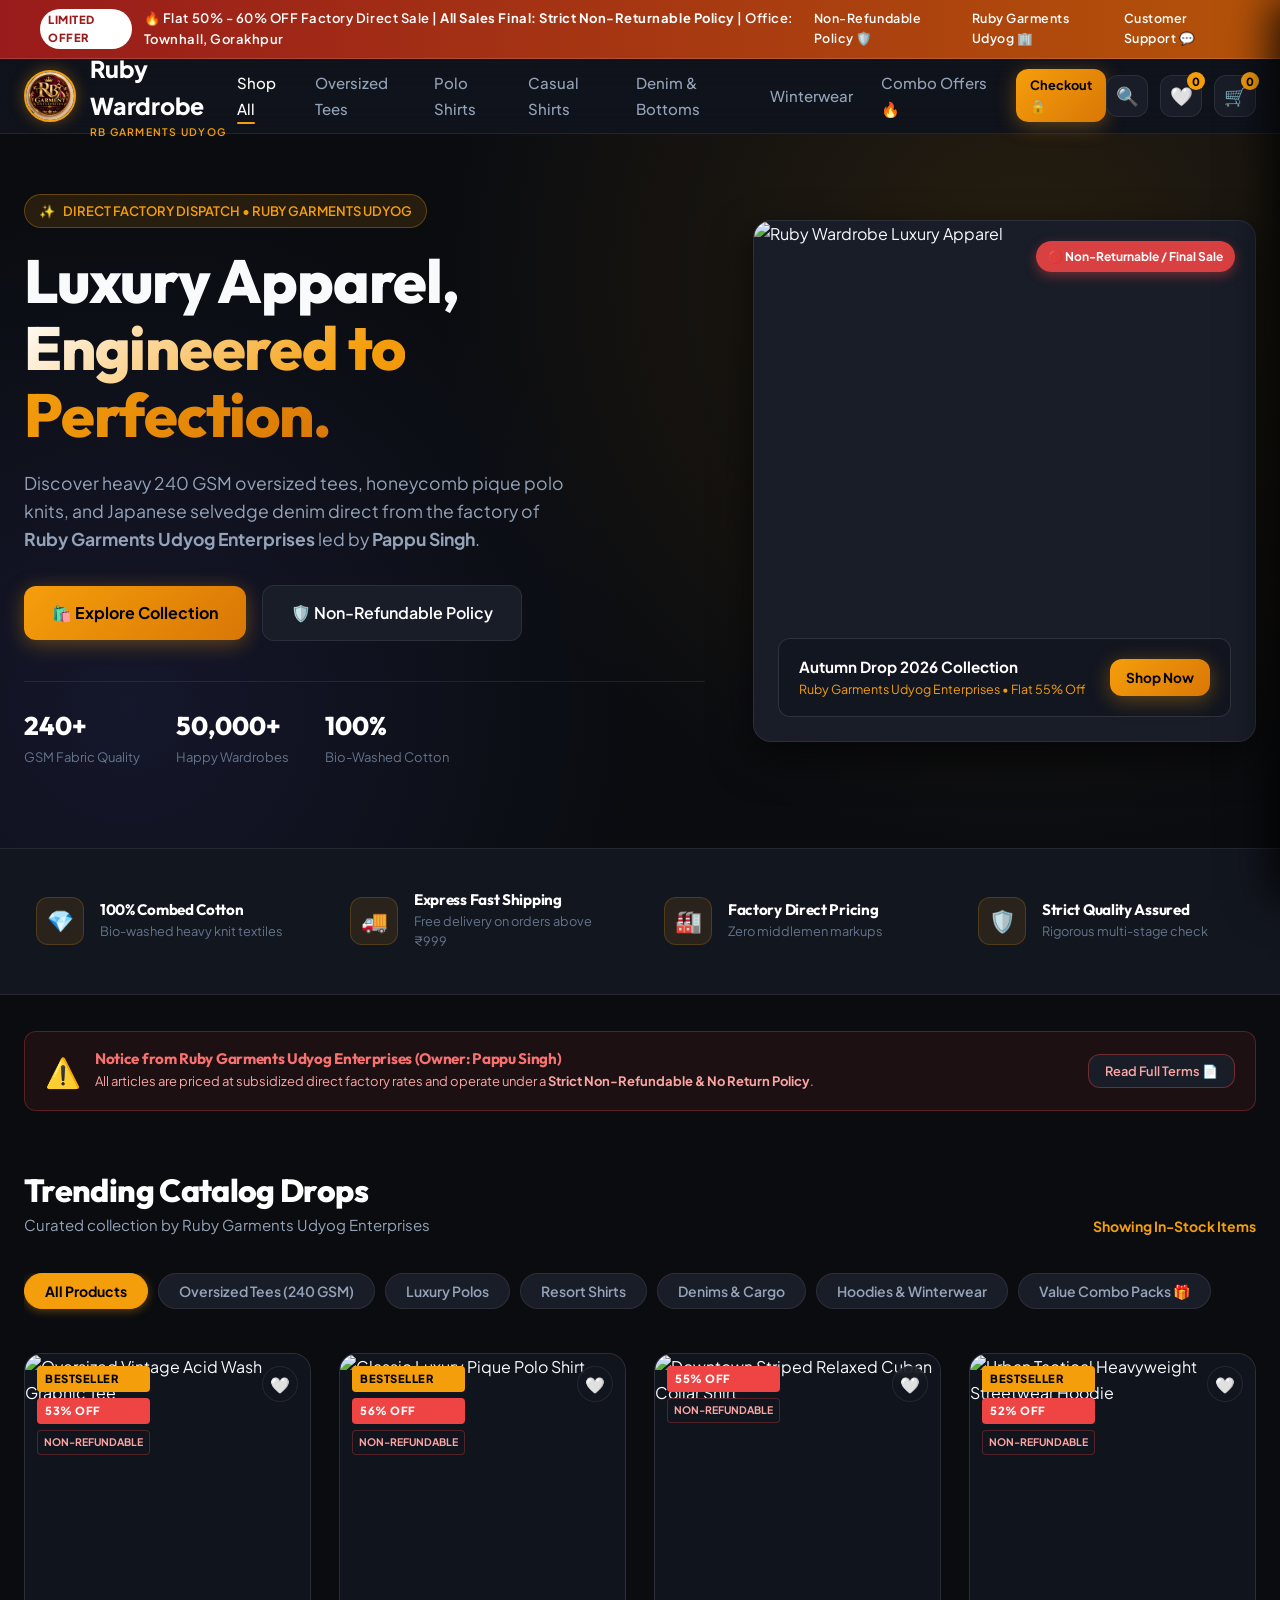
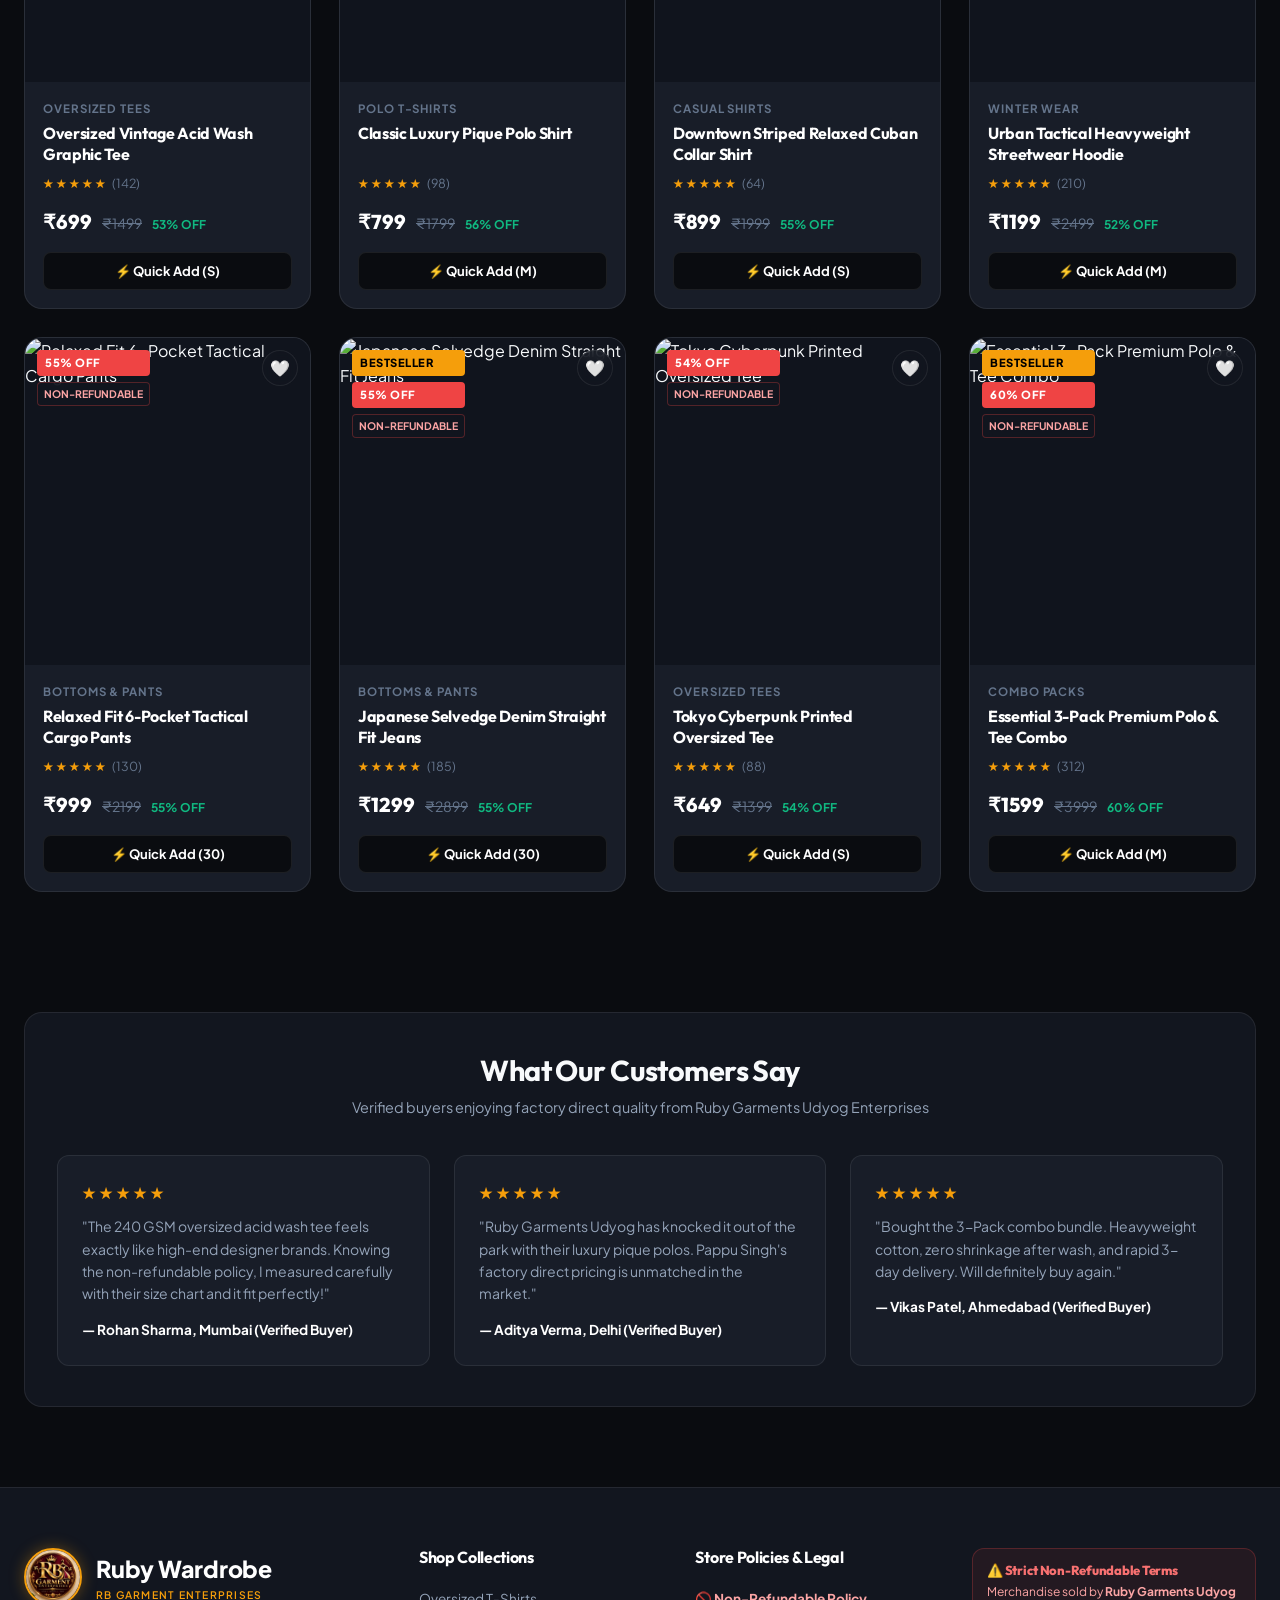
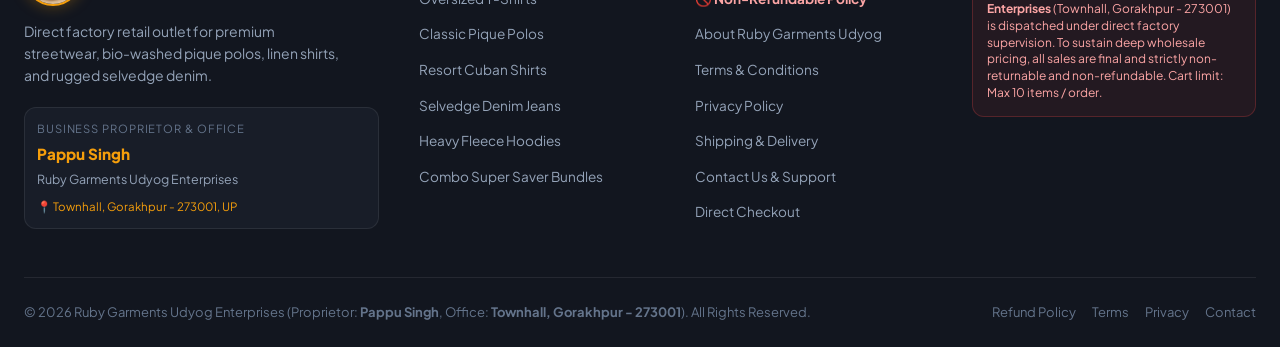
==== index.html @ 03520c5a "feat: add Ruby Wardrobe e-commerce store with policy pages, product catalog, cart, and checkout syst" ====
<!DOCTYPE html>
<html lang="en">

<head>
  <meta charset="UTF-8" />
  <meta name="viewport" content="width=device-width, initial-scale=1.0, viewport-fit=cover" />
  <title>Ruby Wardrobe | Ruby Garments Udyog Enterprises - Premium Apparel</title>
  <meta name="description"
    content="Shop luxury oversized tees, classic polo shirts, resort casual shirts, and selvedge denim directly from Ruby Garments Udyog Enterprises. Owner: Pappu Singh. Strict Non-Refundable Policy." />
  <meta name="theme-color" content="#0a0c10" />

  <!-- Open Graph Meta -->
  <meta property="og:site_name" content="Ruby Wardrobe" />
  <meta property="og:title" content="Ruby Wardrobe | Ruby Garments Udyog Enterprises" />
  <meta property="og:description"
    content="Exclusive streetwear, luxury polos & denim manufactured by Ruby Garments Udyog Enterprises (Pappu Singh)." />
  <meta property="og:type" content="website" />

  <!-- CSS Stylesheets -->
  <link rel="stylesheet" href="css/style.css" />
  <link rel="stylesheet" href="css/components.css" />
  <link rel="stylesheet" href="css/responsive.css" />
</head>

<body>

  <!-- Toast Notification Container -->
  <div id="toast-container" class="toast-container"></div>

  <!-- Announcement Bar with Strict Policy Notice -->
  <aside class="announcement-bar" aria-label="Store Announcement">
    <div class="container announcement-content">
      <div class="announcement-ticker">
        <span class="badge-pulse">LIMITED OFFER</span>
        <span>🔥 Flat 50% - 60% OFF Factory Direct Sale | <strong>All Sales Final: Strict Non-Returnable Policy</strong>
          | Office: Townhall, Gorakhpur</span>
      </div>
      <div class="announcement-links">
        <a href="return-refund-policy.html">Non-Refundable Policy 🛡️</a>
        <a href="about-us.html">Ruby Garments Udyog 🏢</a>
        <a href="contact-us.html">Customer Support 💬</a>
      </div>
    </div>
  </aside>

  <!-- Main Header & Navigation -->
  <header class="site-header" id="site-header">
    <div class="container header-inner">
      <!-- Logo & Branding -->
      <a href="index.html" class="brand-logo-wrap" title="RB Garment Enterprises - Ruby Wardrobe">
        <img src="assets/logo.png" alt="RB Garment Enterprises Logo" class="brand-logo-img" />
        <div class="brand-title-group">
          <span class="brand-title">Ruby Wardrobe</span>
          <span class="brand-subtitle">RB Garments Udyog</span>
        </div>
      </a>

      <!-- Desktop Navigation Menu -->
      <nav aria-label="Main Navigation">
        <ul class="nav-menu" id="main-nav-menu">
          <li><a href="index.html#catalog" class="nav-link active">Shop All</a></li>
          <li><a href="index.html#catalog" class="nav-link"
              onclick="document.querySelector('[data-category=oversized-tees]')?.click()">Oversized Tees</a></li>
          <li><a href="index.html#catalog" class="nav-link"
              onclick="document.querySelector('[data-category=polos]')?.click()">Polo Shirts</a></li>
          <li><a href="index.html#catalog" class="nav-link"
              onclick="document.querySelector('[data-category=shirts]')?.click()">Casual Shirts</a></li>
          <li><a href="index.html#catalog" class="nav-link"
              onclick="document.querySelector('[data-category=denims]')?.click()">Denim & Bottoms</a></li>
          <li><a href="index.html#catalog" class="nav-link"
              onclick="document.querySelector('[data-category=winterwear]')?.click()">Winterwear</a></li>
          <li><a href="index.html#catalog" class="nav-link"
              onclick="document.querySelector('[data-category=combos]')?.click()">Combo Offers 🔥</a></li>
          <li><a href="checkout/index.html" class="btn-primary" style="padding: 6px 14px; font-size: 0.8rem;">Checkout
              🔒</a></li>
        </ul>
      </nav>

      <!-- Action Buttons (Search, Wishlist, Cart) -->
      <div class="header-actions">
        <button class="action-btn" id="btn-search-trigger" onclick="openSearchModal()" title="Search Products (Ctrl+K)">
          🔍
        </button>
        <button class="action-btn" id="btn-wishlist-trigger"
          onclick="showToast('You have ' + store.wishlist.length + ' items in your wishlist!', 'info')"
          title="Wishlist">
          🤍
          <span class="action-badge" id="wishlist-badge">0</span>
        </button>
        <button class="action-btn" id="btn-cart-trigger" onclick="openCartDrawer()" title="Shopping Cart">
          🛒
          <span class="action-badge" id="cart-badge">0</span>
        </button>
        <button class="action-btn mobile-toggle" id="mobile-menu-toggle" aria-label="Toggle navigation">
          ☰
        </button>
      </div>
    </div>
  </header>

  <!-- Main Storefront Content -->
  <main>
    <!-- Hero Section -->
    <section class="hero-section">
      <div class="container hero-grid">
        <div class="hero-text-col">
          <div class="hero-badge">
            <span>✨</span> DIRECT FACTORY DISPATCH • RUBY GARMENTS UDYOG
          </div>
          <h1 class="hero-title">
            Luxury Apparel, <br />
            <span class="text-gradient">Engineered to Perfection.</span>
          </h1>
          <p class="hero-desc">
            Discover heavy 240 GSM oversized tees, honeycomb pique polo knits, and Japanese selvedge denim direct from
            the factory of <strong>Ruby Garments Udyog Enterprises</strong> led by <strong>Pappu Singh</strong>.
          </p>

          <div class="hero-cta-group">
            <a href="#catalog" class="btn-primary">
              🛍️ Explore Collection
            </a>
            <a href="return-refund-policy.html" class="btn-secondary" style="text-decoration: none;">
              🛡️ Non-Refundable Policy
            </a>
          </div>

          <div class="hero-stats">
            <div class="stat-item">
              <span class="stat-value">240+</span>
              <span class="stat-label">GSM Fabric Quality</span>
            </div>
            <div class="stat-item">
              <span class="stat-value">50,000+</span>
              <span class="stat-label">Happy Wardrobes</span>
            </div>
            <div class="stat-item">
              <span class="stat-value">100%</span>
              <span class="stat-label">Bio-Washed Cotton</span>
            </div>
          </div>
        </div>

        <div class="hero-visual-col">
          <div class="hero-visual-card">
            <span class="hero-policy-chip">🚫 Non-Returnable / Final Sale</span>
            <img src="https://images.unsplash.com/photo-1523381210434-271e8be1f52b?auto=format&fit=crop&w=1000&q=80"
              alt="Ruby Wardrobe Luxury Apparel" class="hero-image-main" />
            <div class="hero-floating-tag">
              <div>
                <div class="tag-title">Autumn Drop 2026 Collection</div>
                <div class="tag-subtitle">Ruby Garments Udyog Enterprises • Flat 55% Off</div>
              </div>
              <a href="#catalog" class="btn-primary" style="padding: 8px 16px; font-size: 0.85rem;">Shop Now</a>
            </div>
          </div>
        </div>
      </div>
    </section>

    <!-- Trust Features Bar -->
    <section class="features-bar" aria-label="Store Guarantees">
      <div class="container features-grid">
        <div class="feature-box">
          <div class="feature-icon-wrap">💎</div>
          <div class="feature-info">
            <h4>100% Combed Cotton</h4>
            <p>Bio-washed heavy knit textiles</p>
          </div>
        </div>
        <div class="feature-box">
          <div class="feature-icon-wrap">🚚</div>
          <div class="feature-info">
            <h4>Express Fast Shipping</h4>
            <p>Free delivery on orders above ₹999</p>
          </div>
        </div>
        <div class="feature-box">
          <div class="feature-icon-wrap">🏭</div>
          <div class="feature-info">
            <h4>Factory Direct Pricing</h4>
            <p>Zero middlemen markups</p>
          </div>
        </div>
        <div class="feature-box">
          <div class="feature-icon-wrap">🛡️</div>
          <div class="feature-info">
            <h4>Strict Quality Assured</h4>
            <p>Rigorous multi-stage check</p>
          </div>
        </div>
      </div>
    </section>

    <!-- Policy Banner Notice -->
    <section class="container" style="margin-top: 36px;">
      <div
        style="background: rgba(239, 68, 68, 0.08); border: 1px solid rgba(239, 68, 68, 0.3); border-radius: var(--radius-md); padding: 16px 20px; display: flex; align-items: center; justify-content: space-between; flex-wrap: gap; gap: 16px;">
        <div style="display: flex; align-items: center; gap: 14px;">
          <span style="font-size: 1.8rem;">⚠️</span>
          <div>
            <h4 style="color: #f87171; font-size: 0.95rem; margin-bottom: 2px;">Notice from Ruby Garments Udyog
              Enterprises (Owner: Pappu Singh)</h4>
            <p style="color: #fca5a5; font-size: 0.8125rem;">All articles are priced at subsidized direct factory rates
              and operate under a <strong>Strict Non-Refundable & No Return Policy</strong>.</p>
          </div>
        </div>
        <button class="btn-secondary"
          style="padding: 8px 16px; font-size: 0.8rem; border-color: rgba(239, 68, 68, 0.4); color: #fca5a5;"
          onclick="openPolicyModal('refund-policy')">
          Read Full Terms 📄
        </button>
      </div>
    </section>

    <!-- Catalog Section -->
    <section class="container" id="catalog" style="padding: 60px 24px 20px;">
      <div class="section-head">
        <div>
          <h2 class="section-title">Trending Catalog Drops</h2>
          <p class="section-subtitle">Curated collection by Ruby Garments Udyog Enterprises</p>
        </div>
        <div style="color: var(--accent-gold); font-size: 0.875rem; font-weight: 700;">
          Showing In-Stock Items
        </div>
      </div>

      <!-- Category Filter Pills -->
      <div class="filter-tabs-wrapper">
        <button class="filter-pill active" data-category="all">All Products</button>
        <button class="filter-pill" data-category="oversized-tees">Oversized Tees (240 GSM)</button>
        <button class="filter-pill" data-category="polos">Luxury Polos</button>
        <button class="filter-pill" data-category="shirts">Resort Shirts</button>
        <button class="filter-pill" data-category="denims">Denims & Cargo</button>
        <button class="filter-pill" data-category="winterwear">Hoodies & Winterwear</button>
        <button class="filter-pill" data-category="combos">Value Combo Packs 🎁</button>
      </div>

      <!-- Dynamic Products Grid -->
      <div class="products-grid" id="products-grid">
        <!-- Rendered by JS -->
      </div>
    </section>

    <!-- Customer Reviews & Testimonials -->
    <section class="container" style="margin-top: 40px;">
      <div
        style="background: var(--bg-secondary); border: 1px solid var(--border-subtle); border-radius: var(--radius-lg); padding: 40px 32px;">
        <div style="text-align: center; max-width: 600px; margin: 0 auto 36px;">
          <h2 style="font-size: 1.8rem; margin-bottom: 8px;">What Our Customers Say</h2>
          <p style="color: var(--text-secondary); font-size: 0.9rem;">Verified buyers enjoying factory direct quality
            from Ruby Garments Udyog Enterprises</p>
        </div>

        <div style="display: grid; grid-template-columns: repeat(auto-fit, minmax(280px, 1fr)); gap: 24px;">
          <div
            style="background: var(--bg-card); padding: 24px; border-radius: var(--radius-md); border: 1px solid var(--border-subtle);">
            <div style="color: var(--accent-gold); margin-bottom: 10px;">★ ★ ★ ★ ★</div>
            <p style="font-size: 0.875rem; color: var(--text-secondary); line-height: 1.6; margin-bottom: 14px;">
              "The 240 GSM oversized acid wash tee feels exactly like high-end designer brands. Knowing the
              non-refundable policy, I measured carefully with their size chart and it fit perfectly!"
            </p>
            <div style="font-weight: 700; font-size: 0.85rem; color: #fff;">— Rohan Sharma, Mumbai (Verified Buyer)
            </div>
          </div>

          <div
            style="background: var(--bg-card); padding: 24px; border-radius: var(--radius-md); border: 1px solid var(--border-subtle);">
            <div style="color: var(--accent-gold); margin-bottom: 10px;">★ ★ ★ ★ ★</div>
            <p style="font-size: 0.875rem; color: var(--text-secondary); line-height: 1.6; margin-bottom: 14px;">
              "Ruby Garments Udyog has knocked it out of the park with their luxury pique polos. Pappu Singh's factory
              direct pricing is unmatched in the market."
            </p>
            <div style="font-weight: 700; font-size: 0.85rem; color: #fff;">— Aditya Verma, Delhi (Verified Buyer)</div>
          </div>

          <div
            style="background: var(--bg-card); padding: 24px; border-radius: var(--radius-md); border: 1px solid var(--border-subtle);">
            <div style="color: var(--accent-gold); margin-bottom: 10px;">★ ★ ★ ★ ★</div>
            <p style="font-size: 0.875rem; color: var(--text-secondary); line-height: 1.6; margin-bottom: 14px;">
              "Bought the 3-Pack combo bundle. Heavyweight cotton, zero shrinkage after wash, and rapid 3-day delivery.
              Will definitely buy again."
            </p>
            <div style="font-weight: 700; font-size: 0.85rem; color: #fff;">— Vikas Patel, Ahmedabad (Verified Buyer)
            </div>
          </div>
        </div>
      </div>
    </section>
  </main>

  <!-- Site Footer -->
  <footer class="site-footer">
    <div class="container">
      <div class="footer-grid">
        <!-- Brand Info -->
        <div class="footer-brand-info">
          <div class="brand-logo-wrap">
            <img src="assets/logo.png" alt="RB Garment Enterprises Logo" class="brand-logo-img"
              style="width: 58px; height: 58px;" />
            <div class="brand-title-group">
              <span class="brand-title">Ruby Wardrobe</span>
              <span class="brand-subtitle">RB Garment Enterprises</span>
            </div>
          </div>
          <p>
            Direct factory retail outlet for premium streetwear, bio-washed pique polos, linen shirts, and rugged
            selvedge denim.
          </p>

          <!-- Owner Profile Details -->
          <div class="footer-owner-tag">
            <span class="owner-title">Business Proprietor & Office</span>
            <span class="owner-name">Pappu Singh</span>
            <span class="owner-company">Ruby Garments Udyog Enterprises</span>
            <span style="font-size: 0.72rem; color: var(--accent-gold); margin-top: 4px;">📍 Townhall, Gorakhpur -
              273001, UP</span>
          </div>
        </div>

        <!-- Quick Links -->
        <div class="footer-col">
          <h4>Shop Collections</h4>
          <ul class="footer-links">
            <li><a href="#catalog" onclick="document.querySelector('[data-category=oversized-tees]').click()">Oversized
                T-Shirts</a></li>
            <li><a href="#catalog" onclick="document.querySelector('[data-category=polos]').click()">Classic Pique
                Polos</a></li>
            <li><a href="#catalog" onclick="document.querySelector('[data-category=shirts]').click()">Resort Cuban
                Shirts</a></li>
            <li><a href="#catalog" onclick="document.querySelector('[data-category=denims]').click()">Selvedge Denim
                Jeans</a></li>
            <li><a href="#catalog" onclick="document.querySelector('[data-category=winterwear]').click()">Heavy Fleece
                Hoodies</a></li>
            <li><a href="#catalog" onclick="document.querySelector('[data-category=combos]').click()">Combo Super Saver
                Bundles</a></li>
          </ul>
        </div>

        <!-- Legal & Policies -->
        <div class="footer-col">
          <h4>Store Policies & Legal</h4>
          <ul class="footer-links">
            <li><a href="return-refund-policy.html" style="color: #fca5a5; font-weight: 700;">🚫 Non-Refundable
                Policy</a></li>
            <li><a href="about-us.html">About Ruby Garments Udyog</a></li>
            <li><a href="terms-and-conditions.html">Terms & Conditions</a></li>
            <li><a href="privacy-policy.html">Privacy Policy</a></li>
            <li><a href="shipping-policy.html">Shipping & Delivery</a></li>
            <li><a href="contact-us.html">Contact Us & Support</a></li>
            <li><a href="checkout.html">Direct Checkout</a></li>
          </ul>
        </div>

        <!-- Strict Non-Refundable Notice in Footer -->
        <div class="footer-col">
          <div class="footer-strict-notice">
            <h5>⚠️ Strict Non-Refundable Terms</h5>
            <p>
              Merchandise sold by <strong>Ruby Garments Udyog Enterprises</strong> (Townhall, Gorakhpur - 273001) is
              dispatched under direct factory supervision. To sustain deep wholesale pricing, all sales are final and
              strictly non-returnable and non-refundable. Cart limit: Max 10 items / order.
            </p>
          </div>
        </div>
      </div>

      <!-- Bottom Credits -->
      <div class="footer-bottom">
        <div>
          © 2026 Ruby Garments Udyog Enterprises</strong> (Proprietor: <strong>Pappu Singh</strong>, Office:
          <strong>Townhall, Gorakhpur - 273001</strong>). All Rights Reserved.
        </div>
        <div style="display: flex; gap: 16px;">
          <a href="return-refund-policy.html">Refund Policy</a>
          <a href="terms-and-conditions.html">Terms</a>
          <a href="privacy-policy.html">Privacy</a>
          <a href="contact-us.html">Contact</a>
        </div>
      </div>
    </div>
  </footer>

  <!-- =========================================================================
       DRAWERS & MODALS
       ========================================================================= -->

  <!-- Drawer Backdrop -->
  <div class="drawer-backdrop" id="drawer-backdrop" onclick="closeCartDrawer()"></div>

  <!-- Cart Slide-over Drawer -->
  <aside class="cart-drawer" id="cart-drawer" aria-label="Shopping Cart Drawer">
    <div class="cart-header">
      <h3>🛒 Shopping Cart</h3>
      <button class="btn-close-drawer" onclick="closeCartDrawer()" title="Close Cart">✕</button>
    </div>

    <!-- Free Shipping Progress Tracker -->
    <div class="shipping-progress-box">
      <div class="shipping-progress-text" id="shipping-progress-text">
        Add <strong>₹300</strong> more for <strong>FREE Express Shipping</strong>
      </div>
      <div class="progress-bar-track">
        <div class="progress-bar-fill" id="shipping-progress-fill" style="width: 70%;"></div>
      </div>
    </div>

    <!-- Items container -->
    <div class="cart-items-container" id="cart-items-container">
      <!-- Rendered dynamically by JS -->
    </div>

    <!-- Cart Footer & Checkout -->
    <div class="cart-footer" id="cart-footer">
      <!-- Promo code field -->
      <div class="promo-apply-wrap">
        <input type="text" class="promo-input" id="promo-input-field" placeholder="PROMO CODE (e.g. RUBY10)" />
        <button class="btn-apply-promo" onclick="handleApplyPromo()">Apply</button>
      </div>

      <div class="applied-promo-tag" id="applied-promo-tag" style="display: none;"></div>

      <!-- Summary lines -->
      <div class="cart-summary-line">
        <span>Items Subtotal:</span>
        <span id="cart-subtotal-val">₹0</span>
      </div>
      <div class="cart-summary-line" id="cart-discount-line" style="display: none; color: var(--accent-emerald);">
        <span>Discount:</span>
        <span id="cart-discount-val">-₹0</span>
      </div>
      <div class="cart-summary-line">
        <span>Estimated Delivery:</span>
        <span id="cart-shipping-val">FREE</span>
      </div>
      <div class="cart-summary-line total">
        <span>Final Total:</span>
        <span id="cart-total-val" style="color: var(--accent-gold);">₹0</span>
      </div>

      <!-- Strict Non-Refundable Checkbox Agreement -->
      <label class="policy-ack-notice">
        <input type="checkbox" id="cart-policy-checkbox" checked />
        <span>I agree to the <a href="return-refund-policy.html" target="_blank"
            style="text-decoration: underline;">Strict Non-Refundable Policy</a> of Ruby Garments Udyog.</span>
      </label>

      <a href="checkout/index.html" class="btn-checkout-proceed" style="text-decoration: none;">
        🔒 Proceed To Checkout Page
      </a>
    </div>
  </aside>

  <!-- Quick View Modal -->
  <div class="modal-backdrop" id="quickview-modal">
    <div class="modal-content">
      <button class="modal-close-btn" onclick="closeModal('quickview-modal')">✕</button>
      <div id="quickview-body">
        <!-- Rendered dynamically by JS -->
      </div>
    </div>
  </div>

  <!-- Checkout Modal -->
  <div class="modal-backdrop" id="checkout-modal">
    <div class="modal-content checkout-modal-content">
      <button class="modal-close-btn" onclick="closeModal('checkout-modal')">✕</button>

      <h2 class="checkout-title">⚡ Express Secure Checkout</h2>
      <p class="checkout-sub">Fulfillment by <strong>Ruby Garments Udyog Enterprises</strong> (Owner: Pappu Singh,
        Office: Townhall, Gorakhpur - 273001)</p>

      <!-- Order Summary Card -->
      <div id="checkout-order-summary"></div>

      <form id="checkout-form" onsubmit="handlePlaceOrder(event)">
        <h4 style="font-size: 1rem; color: #fff; margin-bottom: 14px;">1. Shipping & Delivery Address</h4>
        <div class="form-grid">
          <div class="form-group">
            <label class="form-label">Full Name *</label>
            <input type="text" class="form-input" id="cust-name" required placeholder="e.g. Rahul Sharma" />
          </div>
          <div class="form-group">
            <label class="form-label">Mobile Number *</label>
            <input type="tel" class="form-input" id="cust-phone" required pattern="[0-9]{10}"
              placeholder="10-digit mobile number" />
          </div>
          <div class="form-group full">
            <label class="form-label">Complete Street Address *</label>
            <input type="text" class="form-input" id="cust-address" required
              placeholder="Flat / House / Street / Landmark" />
          </div>
          <div class="form-group">
            <label class="form-label">City *</label>
            <input type="text" class="form-input" id="cust-city" required placeholder="e.g. Gorakhpur / Lucknow" />
          </div>
          <div class="form-group">
            <label class="form-label">State *</label>
            <input type="text" class="form-input" id="cust-state" required placeholder="e.g. Uttar Pradesh" />
          </div>
          <div class="form-group">
            <label class="form-label">PIN Code *</label>
            <input type="text" class="form-input" id="cust-pincode" required pattern="[0-9]{6}"
              placeholder="6-digit PIN code" />
          </div>
        </div>

        <h4 style="font-size: 1rem; color: #fff; margin-bottom: 14px;">2. Select Payment Gateway</h4>
        <div class="payment-methods-grid">
          <label class="payment-card-opt active" style="border-color: #00b9f5; background: rgba(0, 185, 245, 0.1);">
            <input type="radio" name="payment_opt" value="Paytm Payment Gateway" checked style="display: none;" />
            <div class="payment-icon"
              style="color: #00b9f5; font-weight: 900; font-size: 1.1rem; font-family: sans-serif;">Paytm</div>
            <div class="payment-name" style="color: #00b9f5;">Paytm Gateway (UPI/QR/Wallet/Cards)</div>
          </label>
          <label class="payment-card-opt">
            <input type="radio" name="payment_opt" value="Cash On Delivery (COD)" style="display: none;" />
            <div class="payment-icon">💵</div>
            <div class="payment-name">Cash On Delivery (COD)</div>
          </label>
          <label class="payment-card-opt">
            <input type="radio" name="payment_opt" value="Direct UPI / Netbanking" style="display: none;" />
            <div class="payment-icon">📱</div>
            <div class="payment-name">Other UPI / Netbanking</div>
          </label>
        </div>

        <!-- Strict Non-Refundable Disclaimer -->
        <div class="policy-strict-box" style="margin-bottom: 20px;">
          <div class="policy-strict-header">
            <span>🛡️</span> NON-REFUNDABLE POLICY AGREEMENT
          </div>
          <p class="policy-strict-text">
            By placing this order, you confirm that you are purchasing directly from Ruby Garments Udyog Enterprises
            (Townhall, Gorakhpur - 273001) and agree that all items are strictly non-refundable and non-returnable once
            shipped.
          </p>
        </div>

        <button type="submit" class="btn-checkout-proceed"
          style="width: 100%; background: linear-gradient(135deg, #00b9f5, #002970); color: #fff; box-shadow: 0 4px 15px rgba(0, 185, 245, 0.4);">
          🔒 Continue to Paytm Payment Gateway
        </button>
      </form>
    </div>
  </div>

  <!-- Paytm Payment Gateway Modal -->
  <div class="modal-backdrop" id="paytm-gateway-modal">
    <div class="modal-content" style="max-width: 620px; padding: 28px;">
      <button class="modal-close-btn" onclick="closeModal('paytm-gateway-modal')">✕</button>
      <div id="paytm-modal-body"></div>
    </div>
  </div>

  <!-- Order Receipt Confirmation Modal -->
  <div class="modal-backdrop" id="receipt-modal">
    <div class="modal-content" style="max-width: 600px; padding: 32px;">
      <button class="modal-close-btn" onclick="closeModal('receipt-modal')">✕</button>
      <div id="receipt-modal-body"></div>
    </div>
  </div>

  <!-- Policy / Legal Documents Modal -->
  <div class="modal-backdrop" id="policy-modal">
    <div class="modal-content" style="max-width: 760px;">
      <button class="modal-close-btn" onclick="closeModal('policy-modal')">✕</button>
      <div id="policy-modal-body"></div>
    </div>
  </div>

  <!-- Live Instant Search Modal -->
  <div class="modal-backdrop" id="search-modal">
    <div class="modal-content search-modal-content">
      <button class="modal-close-btn" onclick="closeModal('search-modal')">✕</button>
      <h3 style="margin-bottom: 16px;">🔍 Search Ruby Wardrobe</h3>
      <div class="search-input-wrap">
        <span class="search-field-icon">🔎</span>
        <input type="text" class="search-field" id="search-query-input"
          placeholder="Search oversized tees, polos, shirts, denims..." autocomplete="off" />
      </div>
      <div class="search-results-list" id="search-results-box">
        <p style="color: var(--text-muted); font-size: 0.85rem; text-align: center; padding: 20px;">
          Type to search our collection...
        </p>
      </div>
    </div>
  </div>

  <!-- JavaScript Scripts -->
  <script src="js/env.js"></script>
  <script src="js/products-data.js"></script>
  <script src="js/cart.js"></script>
  <script src="js/ui.js"></script>
  <script src="js/app.js"></script>
</body>

</html>
---- css/style.css ----
/* ==========================================================================
   Ruby Wardrobe - RUBY GARMENTS UDYOG ENTERPRISES
   DESIGN SYSTEM & CORE STYLES
   ========================================================================== */

@import url('https://fonts.googleapis.com/css2?family=Outfit:wght@300;400;500;600;700;800;900&family=Plus+Jakarta+Sans:wght@300;400;500;600;700;800&family=Space+Grotesk:wght@500;700&display=swap');

:root {
  /* Color Palette */
  --bg-primary: #0a0c10;
  --bg-secondary: #12161f;
  --bg-card: #181d28;
  --bg-card-hover: #1f2533;
  --bg-glass: rgba(18, 22, 31, 0.75);
  --bg-glass-heavy: rgba(10, 12, 16, 0.9);

  --text-primary: #f8fafc;
  --text-secondary: #94a3b8;
  --text-muted: #64748b;
  --text-accent: #f59e0b;

  --accent-gold: #f59e0b;
  --accent-gold-glow: rgba(245, 158, 11, 0.35);
  --accent-crimson: #ef4444;
  --accent-emerald: #10b981;
  --accent-indigo: #6366f1;
  --accent-cyan: #06b6d4;

  --border-subtle: rgba(255, 255, 255, 0.08);
  --border-focus: rgba(245, 158, 11, 0.6);
  --border-danger: rgba(239, 68, 68, 0.4);

  /* Typography */
  --font-display: 'Outfit', sans-serif;
  --font-body: 'Plus Jakarta Sans', sans-serif;
  --font-mono: 'Space Grotesk', monospace;

  /* Shadows */
  --shadow-sm: 0 2px 8px rgba(0, 0, 0, 0.3);
  --shadow-md: 0 8px 24px rgba(0, 0, 0, 0.4);
  --shadow-lg: 0 16px 40px rgba(0, 0, 0, 0.6);
  --shadow-glow: 0 0 25px var(--accent-gold-glow);
  --shadow-neon: 0 0 15px rgba(99, 102, 241, 0.4);

  /* Radii */
  --radius-xs: 4px;
  --radius-sm: 8px;
  --radius-md: 12px;
  --radius-lg: 18px;
  --radius-full: 9999px;

  /* Transitions */
  --trans-fast: 0.15s cubic-bezier(0.4, 0, 0.2, 1);
  --trans-normal: 0.3s cubic-bezier(0.4, 0, 0.2, 1);
  --trans-bounce: 0.5s cubic-bezier(0.34, 1.56, 0.64, 1);

  /* Layout */
  --max-width: 1320px;
  --header-height: 74px;
  --announcement-height: 38px;
}

/* Reset & Global */
*,
*::before,
*::after {
  box-sizing: border-box;
  margin: 0;
  padding: 0;
}

html {
  scroll-behavior: smooth;
  font-size: 16px;
  color-scheme: dark;
}

body {
  font-family: var(--font-body);
  background-color: var(--bg-primary);
  color: var(--text-primary);
  line-height: 1.6;
  overflow-x: hidden;
  min-height: 100vh;
  -webkit-font-smoothing: antialiased;
}

img {
  max-width: 100%;
  height: auto;
  display: block;
}

a {
  color: inherit;
  text-decoration: none;
  transition: color var(--trans-fast);
}

button {
  cursor: pointer;
  border: none;
  outline: none;
  background: none;
  font-family: inherit;
  transition: all var(--trans-fast);
}

input,
select,
textarea {
  font-family: inherit;
  color: var(--text-primary);
  outline: none;
}

/* Container */
.container {
  width: 100%;
  max-width: var(--max-width);
  margin: 0 auto;
  padding: 0 24px;
}

/* Typography Utility */
h1,
h2,
h3,
h4,
h5,
h6 {
  font-family: var(--font-display);
  font-weight: 700;
  line-height: 1.2;
  letter-spacing: -0.02em;
}

.text-gold {
  color: var(--accent-gold);
}

.text-gradient {
  background: linear-gradient(135deg, #ffffff 0%, #f59e0b 50%, #d97706 100%);
  -webkit-background-clip: text;
  -webkit-text-fill-color: transparent;
}

.text-gradient-purple {
  background: linear-gradient(135deg, #a855f7 0%, #6366f1 50%, #38bdf8 100%);
  -webkit-background-clip: text;
  -webkit-text-fill-color: transparent;
}

/* Announcement Top Bar */
.announcement-bar {
  background: linear-gradient(90deg, #991b1b, #b45309, #991b1b);
  background-size: 200% 200%;
  animation: gradientShift 6s ease infinite;
  color: #ffffff;
  font-size: 0.8125rem;
  font-weight: 600;
  letter-spacing: 0.04em;
  padding: 8px 16px;
  position: relative;
  z-index: 50;
  border-bottom: 1px solid rgba(255, 255, 255, 0.15);
}

.announcement-content {
  display: flex;
  justify-content: space-between;
  align-items: center;
}

.announcement-ticker {
  display: flex;
  align-items: center;
  gap: 12px;
}

.badge-pulse {
  background: #ffffff;
  color: #991b1b;
  padding: 2px 8px;
  border-radius: var(--radius-full);
  font-size: 0.7rem;
  font-weight: 800;
  text-transform: uppercase;
  animation: pulse 1.8s infinite;
}

.announcement-links {
  display: flex;
  align-items: center;
  gap: 16px;
  font-size: 0.78rem;
}

.announcement-links a:hover {
  text-decoration: underline;
}

/* Header & Navigation */
.site-header {
  position: sticky;
  top: 0;
  z-index: 40;
  background: var(--bg-glass);
  backdrop-filter: blur(16px);
  -webkit-backdrop-filter: blur(16px);
  border-bottom: 1px solid var(--border-subtle);
  transition: all var(--trans-normal);
}

.site-header.scrolled {
  background: var(--bg-glass-heavy);
  box-shadow: var(--shadow-md);
}

.header-inner {
  display: flex;
  align-items: center;
  justify-content: space-between;
  height: var(--header-height);
}

.brand-logo-wrap {
  display: flex;
  align-items: center;
  gap: 14px;
}

.brand-logo-img {
  width: 52px;
  height: 52px;
  border-radius: var(--radius-full);
  object-fit: cover;
  border: 2px solid var(--accent-gold);
  box-shadow: 0 0 15px var(--accent-gold-glow);
  transition: transform var(--trans-bounce);
}

.brand-logo-wrap:hover .brand-logo-img {
  transform: rotate(6deg) scale(1.08);
}

.brand-title-group {
  display: flex;
  flex-direction: column;
}

.brand-title {
  font-size: 1.45rem;
  font-weight: 800;
  letter-spacing: -0.01em;
  color: #ffffff;
}

.brand-subtitle {
  font-size: 0.65rem;
  font-weight: 600;
  color: var(--accent-gold);
  text-transform: uppercase;
  letter-spacing: 0.12em;
}

/* Nav Menu */
.nav-menu {
  display: flex;
  align-items: center;
  gap: 28px;
  list-style: none;
}

.nav-link {
  font-size: 0.9375rem;
  font-weight: 500;
  color: var(--text-secondary);
  position: relative;
  padding: 6px 0;
}

.nav-link:hover,
.nav-link.active {
  color: #ffffff;
}

.nav-link::after {
  content: '';
  position: absolute;
  bottom: 0;
  left: 0;
  width: 0%;
  height: 2px;
  background: var(--accent-gold);
  transition: width var(--trans-fast);
  border-radius: var(--radius-full);
}

.nav-link:hover::after,
.nav-link.active::after {
  width: 100%;
}

/* Header Actions */
.header-actions {
  display: flex;
  align-items: center;
  gap: 12px;
}

.action-btn {
  width: 42px;
  height: 42px;
  border-radius: var(--radius-md);
  background: var(--bg-card);
  border: 1px solid var(--border-subtle);
  color: var(--text-primary);
  display: flex;
  align-items: center;
  justify-content: center;
  position: relative;
  font-size: 1.15rem;
}

.action-btn:hover {
  background: var(--bg-card-hover);
  border-color: var(--border-focus);
  color: var(--accent-gold);
  transform: translateY(-2px);
}

.action-badge {
  position: absolute;
  top: -4px;
  right: -4px;
  background: var(--accent-gold);
  color: #000;
  font-size: 0.7rem;
  font-weight: 800;
  min-width: 18px;
  height: 18px;
  border-radius: var(--radius-full);
  display: flex;
  align-items: center;
  justify-content: center;
  padding: 0 4px;
}

/* Mobile Menu Toggle */
.mobile-toggle {
  display: none;
  font-size: 1.5rem;
  color: var(--text-primary);
}

/* Hero Section */
.hero-section {
  position: relative;
  padding: 60px 0 80px;
  overflow: hidden;
  background: radial-gradient(circle at 80% 20%, rgba(245, 158, 11, 0.12) 0%, transparent 50%),
    radial-gradient(circle at 10% 80%, rgba(99, 102, 241, 0.12) 0%, transparent 40%);
}

.hero-grid {
  display: grid;
  grid-template-columns: 1.15fr 0.85fr;
  align-items: center;
  gap: 48px;
}

.hero-badge {
  display: inline-flex;
  align-items: center;
  gap: 8px;
  padding: 6px 14px;
  background: rgba(245, 158, 11, 0.12);
  border: 1px solid rgba(245, 158, 11, 0.3);
  border-radius: var(--radius-full);
  font-size: 0.8125rem;
  font-weight: 600;
  color: var(--accent-gold);
  margin-bottom: 20px;
}

.hero-title {
  font-size: clamp(2.4rem, 4.8vw, 3.8rem);
  font-weight: 800;
  line-height: 1.1;
  margin-bottom: 20px;
}

.hero-desc {
  font-size: 1.1rem;
  color: var(--text-secondary);
  margin-bottom: 32px;
  max-width: 540px;
}

.hero-cta-group {
  display: flex;
  align-items: center;
  gap: 16px;
  flex-wrap: wrap;
  margin-bottom: 40px;
}

.btn-primary {
  background: linear-gradient(135deg, #f59e0b, #d97706);
  color: #000000;
  font-weight: 700;
  font-size: 1rem;
  padding: 14px 28px;
  border-radius: var(--radius-md);
  display: inline-flex;
  align-items: center;
  gap: 10px;
  box-shadow: 0 4px 20px var(--accent-gold-glow);
}

.btn-primary:hover {
  transform: translateY(-3px);
  box-shadow: 0 8px 25px var(--accent-gold-glow);
  background: linear-gradient(135deg, #fbbf24, #f59e0b);
}

.btn-secondary {
  background: var(--bg-card);
  color: #ffffff;
  font-weight: 600;
  font-size: 1rem;
  padding: 14px 28px;
  border-radius: var(--radius-md);
  border: 1px solid var(--border-subtle);
  display: inline-flex;
  align-items: center;
  gap: 10px;
}

.btn-secondary:hover {
  background: var(--bg-card-hover);
  border-color: var(--text-secondary);
  transform: translateY(-3px);
}

.hero-stats {
  display: flex;
  align-items: center;
  gap: 36px;
  border-top: 1px solid var(--border-subtle);
  padding-top: 24px;
}

.stat-item {
  display: flex;
  flex-direction: column;
}

.stat-value {
  font-size: 1.6rem;
  font-weight: 800;
  font-family: var(--font-display);
  color: #ffffff;
}

.stat-label {
  font-size: 0.8125rem;
  color: var(--text-muted);
}

/* Hero Visual Banner */
.hero-visual-card {
  position: relative;
  border-radius: var(--radius-lg);
  overflow: hidden;
  border: 1px solid var(--border-subtle);
  box-shadow: var(--shadow-lg);
  background: var(--bg-card);
}

.hero-image-main {
  width: 100%;
  height: 520px;
  object-fit: cover;
  transition: transform var(--trans-bounce);
}

.hero-visual-card:hover .hero-image-main {
  transform: scale(1.03);
}

.hero-floating-tag {
  position: absolute;
  bottom: 24px;
  left: 24px;
  right: 24px;
  background: rgba(18, 22, 31, 0.85);
  backdrop-filter: blur(12px);
  border: 1px solid rgba(255, 255, 255, 0.12);
  border-radius: var(--radius-md);
  padding: 16px 20px;
  display: flex;
  align-items: center;
  justify-content: space-between;
}

.tag-title {
  font-size: 0.95rem;
  font-weight: 700;
  color: #fff;
}

.tag-subtitle {
  font-size: 0.78rem;
  color: var(--accent-gold);
}

.hero-policy-chip {
  position: absolute;
  top: 20px;
  right: 20px;
  background: rgba(239, 68, 68, 0.9);
  color: #fff;
  font-size: 0.75rem;
  font-weight: 700;
  padding: 6px 12px;
  border-radius: var(--radius-full);
  box-shadow: 0 4px 12px rgba(239, 68, 68, 0.4);
  display: flex;
  align-items: center;
  gap: 6px;
}

/* Trust Features Bar */
.features-bar {
  padding: 30px 0;
  background: var(--bg-secondary);
  border-top: 1px solid var(--border-subtle);
  border-bottom: 1px solid var(--border-subtle);
}

.features-grid {
  display: grid;
  grid-template-columns: repeat(4, 1fr);
  gap: 24px;
}

.feature-box {
  display: flex;
  align-items: center;
  gap: 16px;
  padding: 12px;
}

.feature-icon-wrap {
  width: 48px;
  height: 48px;
  border-radius: var(--radius-md);
  background: rgba(245, 158, 11, 0.1);
  border: 1px solid rgba(245, 158, 11, 0.2);
  color: var(--accent-gold);
  display: flex;
  align-items: center;
  justify-content: center;
  font-size: 1.35rem;
  flex-shrink: 0;
}

.feature-info h4 {
  font-size: 0.95rem;
  font-weight: 700;
  color: #fff;
  margin-bottom: 2px;
}

.feature-info p {
  font-size: 0.8rem;
  color: var(--text-muted);
}

/* Category Section */
.section-head {
  display: flex;
  justify-content: space-between;
  align-items: flex-end;
  margin-bottom: 36px;
}

.section-title {
  font-size: 2rem;
  font-weight: 800;
  color: #fff;
}

.section-subtitle {
  font-size: 0.9375rem;
  color: var(--text-secondary);
  margin-top: 4px;
}

/* Keyframe Animations */
@keyframes gradientShift {
  0% {
    background-position: 0% 50%;
  }

  50% {
    background-position: 100% 50%;
  }

  100% {
    background-position: 0% 50%;
  }
}

@keyframes pulse {

  0%,
  100% {
    opacity: 1;
    transform: scale(1);
  }

  50% {
    opacity: 0.8;
    transform: scale(0.96);
  }
}

@keyframes fadeIn {
  from {
    opacity: 0;
    transform: translateY(10px);
  }

  to {
    opacity: 1;
    transform: translateY(0);
  }
}

@keyframes float {

  0%,
  100% {
    transform: translateY(0);
  }

  50% {
    transform: translateY(-6px);
  }
}
---- css/components.css ----
/* ==========================================================================
   Ruby Wardrobe - COMPONENTS STYLESHEET
   Product Cards, Drawers, Modals, Checkout, Policies, Toasts
   ========================================================================== */

/* Category Filter Tabs */
.filter-tabs-wrapper {
  display: flex;
  align-items: center;
  gap: 10px;
  overflow-x: auto;
  padding-bottom: 12px;
  margin-bottom: 32px;
  scrollbar-width: none;
}

.filter-tabs-wrapper::-webkit-scrollbar {
  display: none;
}

.filter-pill {
  padding: 8px 20px;
  background: var(--bg-card);
  border: 1px solid var(--border-subtle);
  border-radius: var(--radius-full);
  color: var(--text-secondary);
  font-size: 0.875rem;
  font-weight: 600;
  white-space: nowrap;
  transition: all var(--trans-fast);
}

.filter-pill:hover {
  background: var(--bg-card-hover);
  color: #fff;
  border-color: rgba(255, 255, 255, 0.2);
}

.filter-pill.active {
  background: var(--accent-gold);
  color: #000;
  border-color: var(--accent-gold);
  font-weight: 700;
  box-shadow: 0 2px 10px var(--accent-gold-glow);
}

/* Products Grid */
.products-grid {
  display: grid;
  grid-template-columns: repeat(auto-fill, minmax(280px, 1fr));
  gap: 28px;
  margin-bottom: 60px;
}

/* Product Card */
.product-card {
  background: var(--bg-card);
  border: 1px solid var(--border-subtle);
  border-radius: var(--radius-lg);
  overflow: hidden;
  display: flex;
  flex-direction: column;
  transition: all var(--trans-normal);
  position: relative;
}

.product-card:hover {
  transform: translateY(-6px);
  border-color: rgba(245, 158, 11, 0.4);
  box-shadow: var(--shadow-lg);
}

.product-image-wrap {
  position: relative;
  width: 100%;
  aspect-ratio: 1 / 1.15;
  background: #10141d;
  overflow: hidden;
}

.product-img {
  width: 100%;
  height: 100%;
  object-fit: cover;
  transition: transform var(--trans-normal), opacity var(--trans-normal);
}

.product-img-hover {
  position: absolute;
  top: 0;
  left: 0;
  opacity: 0;
}

.product-card:hover .product-img {
  transform: scale(1.05);
}

.product-card:hover .product-img-hover {
  opacity: 1;
}

/* Badges */
.card-badge-group {
  position: absolute;
  top: 12px;
  left: 12px;
  display: flex;
  flex-direction: column;
  gap: 6px;
  z-index: 2;
}

.badge-sale {
  background: var(--accent-crimson);
  color: #ffffff;
  font-size: 0.7rem;
  font-weight: 800;
  padding: 4px 8px;
  border-radius: var(--radius-xs);
  text-transform: uppercase;
  letter-spacing: 0.05em;
}

.badge-bestseller {
  background: var(--accent-gold);
  color: #000;
  font-size: 0.7rem;
  font-weight: 800;
  padding: 4px 8px;
  border-radius: var(--radius-xs);
  text-transform: uppercase;
  letter-spacing: 0.05em;
}

.badge-nonref {
  background: rgba(18, 22, 31, 0.85);
  backdrop-filter: blur(6px);
  color: #fca5a5;
  border: 1px solid rgba(239, 68, 68, 0.3);
  font-size: 0.65rem;
  font-weight: 700;
  padding: 3px 6px;
  border-radius: var(--radius-xs);
}

/* Wishlist Button */
.card-wishlist-btn {
  position: absolute;
  top: 12px;
  right: 12px;
  width: 36px;
  height: 36px;
  border-radius: var(--radius-full);
  background: rgba(18, 22, 31, 0.75);
  backdrop-filter: blur(6px);
  border: 1px solid var(--border-subtle);
  color: #fff;
  display: flex;
  align-items: center;
  justify-content: center;
  font-size: 1rem;
  z-index: 2;
  transition: all var(--trans-fast);
}

.card-wishlist-btn:hover,
.card-wishlist-btn.active {
  background: var(--accent-crimson);
  color: #fff;
  border-color: var(--accent-crimson);
  transform: scale(1.1);
}

/* Quick Action Overlay */
.card-overlay-actions {
  position: absolute;
  bottom: 12px;
  left: 12px;
  right: 12px;
  display: flex;
  gap: 8px;
  opacity: 0;
  transform: translateY(10px);
  transition: all var(--trans-normal);
  z-index: 3;
}

.product-card:hover .card-overlay-actions {
  opacity: 1;
  transform: translateY(0);
}

.btn-card-quick-view {
  flex: 1;
  background: rgba(18, 22, 31, 0.9);
  backdrop-filter: blur(8px);
  color: #fff;
  font-size: 0.8125rem;
  font-weight: 700;
  padding: 10px;
  border-radius: var(--radius-sm);
  border: 1px solid rgba(255, 255, 255, 0.15);
  display: flex;
  align-items: center;
  justify-content: center;
  gap: 6px;
}

.btn-card-quick-view:hover {
  background: #fff;
  color: #000;
}

/* Product Content */
.product-content {
  padding: 18px;
  display: flex;
  flex-direction: column;
  flex-grow: 1;
}

.product-category-name {
  font-size: 0.72rem;
  font-weight: 700;
  color: var(--text-muted);
  text-transform: uppercase;
  letter-spacing: 0.08em;
  margin-bottom: 4px;
}

.product-title {
  font-size: 1rem;
  font-weight: 700;
  color: #ffffff;
  line-height: 1.35;
  margin-bottom: 8px;
  display: -webkit-box;
  -webkit-line-clamp: 2;
  -webkit-box-orient: vertical;
  overflow: hidden;
  height: 2.7em;
}

.product-rating {
  display: flex;
  align-items: center;
  gap: 6px;
  margin-bottom: 12px;
  font-size: 0.78rem;
}

.star-icons {
  color: var(--accent-gold);
  font-size: 0.75rem;
}

.rating-count {
  color: var(--text-muted);
}

.product-pricing {
  display: flex;
  align-items: baseline;
  gap: 10px;
  margin-bottom: 14px;
}

.price-current {
  font-size: 1.25rem;
  font-weight: 800;
  font-family: var(--font-display);
  color: #fff;
}

.price-original {
  font-size: 0.875rem;
  color: var(--text-muted);
  text-decoration: line-through;
}

.price-discount {
  font-size: 0.75rem;
  font-weight: 700;
  color: var(--accent-emerald);
}

/* Size & Quick Add in Card */
.card-bottom-actions {
  display: flex;
  gap: 8px;
  align-items: center;
  margin-top: auto;
}

.btn-quick-add {
  flex: 1;
  background: var(--bg-primary);
  border: 1px solid var(--border-subtle);
  color: #ffffff;
  padding: 10px;
  border-radius: var(--radius-sm);
  font-size: 0.8125rem;
  font-weight: 700;
  display: flex;
  align-items: center;
  justify-content: center;
  gap: 6px;
}

.btn-quick-add:hover {
  background: var(--accent-gold);
  color: #000;
  border-color: var(--accent-gold);
}

/* Slide-over Cart Drawer */
.drawer-backdrop {
  position: fixed;
  inset: 0;
  background: rgba(0, 0, 0, 0.7);
  backdrop-filter: blur(8px);
  z-index: 100;
  opacity: 0;
  visibility: hidden;
  transition: all var(--trans-normal);
}

.drawer-backdrop.active {
  opacity: 1;
  visibility: visible;
}

.cart-drawer {
  position: fixed;
  top: 0;
  right: 0;
  bottom: 0;
  width: 100%;
  max-width: 440px;
  background: var(--bg-secondary);
  border-left: 1px solid var(--border-subtle);
  z-index: 101;
  display: flex;
  flex-direction: column;
  transform: translateX(100%);
  transition: transform var(--trans-normal);
  box-shadow: -10px 0 40px rgba(0, 0, 0, 0.8);
}

.cart-drawer.active {
  transform: translateX(0);
}

.cart-header {
  padding: 20px 24px;
  border-bottom: 1px solid var(--border-subtle);
  display: flex;
  align-items: center;
  justify-content: space-between;
}

.cart-header h3 {
  font-size: 1.25rem;
  display: flex;
  align-items: center;
  gap: 10px;
}

.btn-close-drawer {
  width: 36px;
  height: 36px;
  border-radius: var(--radius-full);
  background: var(--bg-card);
  border: 1px solid var(--border-subtle);
  color: var(--text-primary);
  display: flex;
  align-items: center;
  justify-content: center;
  font-size: 1.2rem;
}

.btn-close-drawer:hover {
  background: var(--accent-crimson);
  color: #fff;
}

/* Free Shipping Progress */
.shipping-progress-box {
  padding: 12px 24px;
  background: rgba(245, 158, 11, 0.08);
  border-bottom: 1px solid rgba(245, 158, 11, 0.15);
}

.shipping-progress-text {
  font-size: 0.78rem;
  font-weight: 600;
  color: var(--accent-gold);
  margin-bottom: 6px;
}

.progress-bar-track {
  height: 6px;
  width: 100%;
  background: rgba(255, 255, 255, 0.1);
  border-radius: var(--radius-full);
  overflow: hidden;
}

.progress-bar-fill {
  height: 100%;
  background: linear-gradient(90deg, #f59e0b, #10b981);
  border-radius: var(--radius-full);
  transition: width var(--trans-normal);
}

/* Cart Items Container */
.cart-items-container {
  flex-grow: 1;
  overflow-y: auto;
  padding: 20px 24px;
  display: flex;
  flex-direction: column;
  gap: 16px;
}

.empty-cart-state {
  display: flex;
  flex-direction: column;
  align-items: center;
  justify-content: center;
  height: 100%;
  text-align: center;
  padding: 40px 20px;
}

.empty-icon {
  font-size: 3.5rem;
  color: var(--text-muted);
  margin-bottom: 16px;
}

.empty-cart-state h4 {
  font-size: 1.2rem;
  margin-bottom: 8px;
}

.empty-cart-state p {
  font-size: 0.85rem;
  color: var(--text-muted);
  margin-bottom: 24px;
}

/* Cart Item Card */
.cart-item {
  display: flex;
  gap: 14px;
  padding: 12px;
  background: var(--bg-card);
  border: 1px solid var(--border-subtle);
  border-radius: var(--radius-md);
  position: relative;
}

.cart-item-img {
  width: 75px;
  height: 90px;
  object-fit: cover;
  border-radius: var(--radius-sm);
  background: #1a1e28;
}

.cart-item-info {
  flex-grow: 1;
  display: flex;
  flex-direction: column;
}

.cart-item-title {
  font-size: 0.875rem;
  font-weight: 700;
  color: #fff;
  line-height: 1.3;
  margin-bottom: 4px;
  padding-right: 24px;
}

.cart-item-meta {
  font-size: 0.75rem;
  color: var(--text-muted);
  margin-bottom: 8px;
}

.cart-item-price-row {
  display: flex;
  align-items: center;
  justify-content: space-between;
  margin-top: auto;
}

.cart-qty-ctrl {
  display: flex;
  align-items: center;
  border: 1px solid var(--border-subtle);
  border-radius: var(--radius-xs);
  background: var(--bg-primary);
}

.cart-qty-btn {
  width: 26px;
  height: 26px;
  display: flex;
  align-items: center;
  justify-content: center;
  color: #fff;
  font-size: 0.875rem;
}

.cart-qty-btn:hover {
  background: var(--bg-card-hover);
  color: var(--accent-gold);
}

.cart-qty-val {
  font-size: 0.8rem;
  font-weight: 700;
  min-width: 24px;
  text-align: center;
}

.cart-item-total {
  font-size: 0.95rem;
  font-weight: 800;
  color: #fff;
}

.cart-item-remove {
  position: absolute;
  top: 10px;
  right: 10px;
  color: var(--text-muted);
  font-size: 1rem;
}

.cart-item-remove:hover {
  color: var(--accent-crimson);
}

/* Cart Footer */
.cart-footer {
  padding: 20px 24px;
  background: var(--bg-card);
  border-top: 1px solid var(--border-subtle);
}

.promo-apply-wrap {
  display: flex;
  gap: 8px;
  margin-bottom: 16px;
}

.promo-input {
  flex-grow: 1;
  background: var(--bg-primary);
  border: 1px solid var(--border-subtle);
  border-radius: var(--radius-sm);
  padding: 8px 12px;
  font-size: 0.8125rem;
  text-transform: uppercase;
}

.promo-input:focus {
  border-color: var(--border-focus);
}

.btn-apply-promo {
  background: var(--bg-secondary);
  border: 1px solid var(--border-subtle);
  color: #fff;
  padding: 8px 16px;
  border-radius: var(--radius-sm);
  font-size: 0.8125rem;
  font-weight: 700;
}

.btn-apply-promo:hover {
  background: var(--accent-gold);
  color: #000;
}

.applied-promo-tag {
  display: flex;
  align-items: center;
  justify-content: space-between;
  background: rgba(16, 185, 129, 0.15);
  border: 1px solid rgba(16, 185, 129, 0.3);
  padding: 6px 12px;
  border-radius: var(--radius-sm);
  font-size: 0.75rem;
  color: var(--accent-emerald);
  font-weight: 600;
  margin-bottom: 12px;
}

.cart-summary-line {
  display: flex;
  justify-content: space-between;
  font-size: 0.8125rem;
  color: var(--text-secondary);
  margin-bottom: 6px;
}

.cart-summary-line.total {
  font-size: 1.15rem;
  font-weight: 800;
  color: #fff;
  border-top: 1px solid var(--border-subtle);
  padding-top: 10px;
  margin-top: 10px;
}

.policy-ack-notice {
  display: flex;
  align-items: flex-start;
  gap: 8px;
  margin: 14px 0;
  font-size: 0.72rem;
  color: #fca5a5;
  background: rgba(239, 68, 68, 0.08);
  border: 1px solid rgba(239, 68, 68, 0.2);
  padding: 8px 10px;
  border-radius: var(--radius-xs);
}

.policy-ack-notice input {
  margin-top: 2px;
}

.btn-checkout-proceed {
  width: 100%;
  background: linear-gradient(135deg, #f59e0b, #d97706);
  color: #000;
  font-weight: 800;
  font-size: 1rem;
  padding: 14px;
  border-radius: var(--radius-md);
  display: flex;
  align-items: center;
  justify-content: center;
  gap: 10px;
  box-shadow: 0 4px 15px var(--accent-gold-glow);
}

.btn-checkout-proceed:hover {
  background: linear-gradient(135deg, #fbbf24, #f59e0b);
  transform: translateY(-2px);
}

/* Modals Common */
.modal-backdrop {
  position: fixed;
  inset: 0;
  background: rgba(0, 0, 0, 0.8);
  backdrop-filter: blur(10px);
  z-index: 110;
  display: flex;
  align-items: center;
  justify-content: center;
  padding: 20px;
  opacity: 0;
  visibility: hidden;
  transition: all var(--trans-normal);
}

.modal-backdrop.active {
  opacity: 1;
  visibility: visible;
}

.modal-content {
  background: var(--bg-secondary);
  border: 1px solid var(--border-subtle);
  border-radius: var(--radius-lg);
  width: 100%;
  max-width: 860px;
  max-height: 90vh;
  overflow-y: auto;
  position: relative;
  box-shadow: var(--shadow-lg);
  transform: scale(0.95);
  transition: transform var(--trans-normal);
}

.modal-backdrop.active .modal-content {
  transform: scale(1);
}

.modal-close-btn {
  position: absolute;
  top: 18px;
  right: 18px;
  width: 38px;
  height: 38px;
  border-radius: var(--radius-full);
  background: var(--bg-card);
  border: 1px solid var(--border-subtle);
  color: var(--text-primary);
  display: flex;
  align-items: center;
  justify-content: center;
  font-size: 1.25rem;
  z-index: 10;
}

.modal-close-btn:hover {
  background: var(--accent-crimson);
  color: #fff;
}

/* Quick View Modal Body */
.quickview-grid {
  display: grid;
  grid-template-columns: 1fr 1fr;
  gap: 32px;
  padding: 32px;
}

.quickview-gallery {
  display: flex;
  flex-direction: column;
  gap: 12px;
}

.quickview-main-img {
  width: 100%;
  height: 400px;
  object-fit: cover;
  border-radius: var(--radius-md);
  background: #1a1e28;
}

.quickview-thumbs {
  display: flex;
  gap: 10px;
}

.quickview-thumb-img {
  width: 60px;
  height: 60px;
  object-fit: cover;
  border-radius: var(--radius-sm);
  border: 2px solid transparent;
  cursor: pointer;
  transition: border-color var(--trans-fast);
}

.quickview-thumb-img.active {
  border-color: var(--accent-gold);
}

.quickview-details {
  display: flex;
  flex-direction: column;
}

.quickview-title {
  font-size: 1.5rem;
  font-weight: 800;
  margin-bottom: 8px;
}

.option-group {
  margin-bottom: 20px;
}

.option-label {
  font-size: 0.8125rem;
  font-weight: 700;
  color: var(--text-secondary);
  margin-bottom: 8px;
  display: flex;
  justify-content: space-between;
}

.size-pill-group {
  display: flex;
  gap: 8px;
  flex-wrap: wrap;
}

.size-pill {
  min-width: 44px;
  height: 40px;
  border-radius: var(--radius-sm);
  background: var(--bg-card);
  border: 1px solid var(--border-subtle);
  color: #fff;
  font-weight: 700;
  font-size: 0.875rem;
  display: flex;
  align-items: center;
  justify-content: center;
  padding: 0 10px;
}

.size-pill:hover {
  border-color: var(--accent-gold);
}

.size-pill.active {
  background: var(--accent-gold);
  color: #000;
  border-color: var(--accent-gold);
}

.color-dots-group {
  display: flex;
  gap: 10px;
}

.color-dot {
  width: 32px;
  height: 32px;
  border-radius: var(--radius-full);
  border: 2px solid rgba(255, 255, 255, 0.2);
  cursor: pointer;
  position: relative;
}

.color-dot.active {
  border-color: #ffffff;
  box-shadow: 0 0 0 2px var(--accent-gold);
}

.stock-indicator {
  display: inline-flex;
  align-items: center;
  gap: 6px;
  font-size: 0.8125rem;
  color: #fbbf24;
  font-weight: 600;
  margin-bottom: 20px;
}

.stock-dot {
  width: 8px;
  height: 8px;
  border-radius: var(--radius-full);
  background: #fbbf24;
  animation: pulse 1.5s infinite;
}

/* Policy Strict Card Box */
.policy-strict-box {
  background: rgba(239, 68, 68, 0.1);
  border: 1px solid rgba(239, 68, 68, 0.3);
  padding: 14px;
  border-radius: var(--radius-md);
  margin-bottom: 24px;
}

.policy-strict-header {
  display: flex;
  align-items: center;
  gap: 8px;
  font-size: 0.85rem;
  font-weight: 800;
  color: #f87171;
  margin-bottom: 4px;
}

.policy-strict-text {
  font-size: 0.78rem;
  color: #fca5a5;
  line-height: 1.4;
}

/* Checkout Modal */
.checkout-modal-content {
  max-width: 680px;
  padding: 32px;
}

.checkout-title {
  font-size: 1.5rem;
  font-weight: 800;
  margin-bottom: 6px;
}

.checkout-sub {
  font-size: 0.85rem;
  color: var(--text-muted);
  margin-bottom: 24px;
}

.form-grid {
  display: grid;
  grid-template-columns: 1fr 1fr;
  gap: 16px;
  margin-bottom: 20px;
}

.form-group.full {
  grid-column: span 2;
}

.form-label {
  display: block;
  font-size: 0.78rem;
  font-weight: 700;
  color: var(--text-secondary);
  margin-bottom: 6px;
}

.form-input {
  width: 100%;
  background: var(--bg-card);
  border: 1px solid var(--border-subtle);
  border-radius: var(--radius-sm);
  padding: 12px 14px;
  font-size: 0.875rem;
}

.form-input:focus {
  border-color: var(--border-focus);
}

.payment-methods-grid {
  display: grid;
  grid-template-columns: repeat(3, 1fr);
  gap: 12px;
  margin-bottom: 24px;
}

.payment-card-opt {
  background: var(--bg-card);
  border: 1px solid var(--border-subtle);
  border-radius: var(--radius-md);
  padding: 14px 10px;
  text-align: center;
  cursor: pointer;
  transition: all var(--trans-fast);
}

.payment-card-opt.active {
  border-color: var(--accent-gold);
  background: rgba(245, 158, 11, 0.1);
}

.payment-icon {
  font-size: 1.5rem;
  margin-bottom: 6px;
}

.payment-name {
  font-size: 0.78rem;
  font-weight: 700;
  color: #fff;
}

/* Policy & Legal Modal Details */
.policy-doc-content {
  padding: 36px;
}

.policy-doc-content h2 {
  font-size: 1.8rem;
  margin-bottom: 8px;
}

.policy-doc-content .doc-subtitle {
  font-size: 0.875rem;
  color: var(--text-muted);
  margin-bottom: 24px;
}

.policy-section-block {
  margin-bottom: 20px;
  background: var(--bg-card);
  border: 1px solid var(--border-subtle);
  border-radius: var(--radius-md);
  padding: 20px;
}

.policy-section-block h3 {
  font-size: 1.1rem;
  color: var(--accent-gold);
  margin-bottom: 8px;
}

.policy-section-block p,
.policy-section-block ul {
  font-size: 0.875rem;
  color: var(--text-secondary);
  line-height: 1.6;
}

.policy-section-block ul {
  padding-left: 20px;
  margin-top: 8px;
}

/* Paytm Payment Gateway Styles */
.paytm-gateway-container {
  display: flex;
  flex-direction: column;
}

.paytm-header {
  display: flex;
  justify-content: space-between;
  align-items: center;
  border-bottom: 1px solid var(--border-subtle);
  padding-bottom: 16px;
}

.paytm-tab-btn {
  background: var(--bg-card);
  border: 1px solid var(--border-subtle);
  border-radius: var(--radius-sm);
  padding: 10px 8px;
  color: var(--text-secondary);
  font-size: 0.8125rem;
  font-weight: 700;
  transition: all var(--trans-fast);
}

.paytm-tab-btn:hover {
  background: var(--bg-card-hover);
  color: #fff;
}

.paytm-tab-btn.active {
  background: rgba(0, 185, 245, 0.15);
  border-color: #00b9f5;
  color: #00b9f5;
}

/* Toast Notifications */
.toast-container {
  position: fixed;
  bottom: 24px;
  right: 24px;
  display: flex;
  flex-direction: column;
  gap: 10px;
  z-index: 150;
  pointer-events: none;
}

.toast {
  background: var(--bg-secondary);
  border: 1px solid var(--border-subtle);
  box-shadow: var(--shadow-lg);
  color: #fff;
  padding: 12px 18px;
  border-radius: var(--radius-md);
  display: flex;
  align-items: center;
  gap: 12px;
  font-size: 0.875rem;
  font-weight: 600;
  pointer-events: auto;
  animation: slideInRight 0.3s cubic-bezier(0.16, 1, 0.3, 1);
  min-width: 280px;
}

.toast.success {
  border-left: 4px solid var(--accent-emerald);
}

.toast.info {
  border-left: 4px solid var(--accent-cyan);
}

.toast.warning {
  border-left: 4px solid var(--accent-crimson);
}

@keyframes slideInRight {
  from {
    transform: translateX(100%);
    opacity: 0;
  }

  to {
    transform: translateX(0);
    opacity: 1;
  }
}

/* Live Search Modal */
.search-modal-content {
  max-width: 600px;
  padding: 24px;
}

.search-input-wrap {
  position: relative;
  margin-bottom: 20px;
}

.search-field {
  width: 100%;
  background: var(--bg-card);
  border: 1px solid var(--border-subtle);
  border-radius: var(--radius-md);
  padding: 14px 18px 14px 44px;
  font-size: 1rem;
}

.search-field:focus {
  border-color: var(--border-focus);
}

.search-field-icon {
  position: absolute;
  top: 50%;
  left: 16px;
  transform: translateY(-50%);
  color: var(--text-muted);
  font-size: 1.2rem;
}

.search-results-list {
  display: flex;
  flex-direction: column;
  gap: 10px;
  max-height: 380px;
  overflow-y: auto;
}

.search-item-row {
  display: flex;
  align-items: center;
  gap: 14px;
  padding: 10px;
  background: var(--bg-card);
  border-radius: var(--radius-sm);
  border: 1px solid var(--border-subtle);
  cursor: pointer;
}

.search-item-row:hover {
  background: var(--bg-card-hover);
  border-color: var(--accent-gold);
}

.search-item-img {
  width: 48px;
  height: 56px;
  object-fit: cover;
  border-radius: var(--radius-xs);
}

.search-item-info h5 {
  font-size: 0.9rem;
  color: #fff;
}

.search-item-price {
  font-size: 0.8125rem;
  font-weight: 700;
  color: var(--accent-gold);
}

/* Footer */
.site-footer {
  background: var(--bg-secondary);
  border-top: 1px solid var(--border-subtle);
  padding: 60px 0 24px;
  margin-top: 80px;
}

.footer-grid {
  display: grid;
  grid-template-columns: 1.5fr 1fr 1fr 1.2fr;
  gap: 40px;
  margin-bottom: 48px;
}

.footer-brand-info p {
  font-size: 0.875rem;
  color: var(--text-secondary);
  margin: 14px 0 20px;
  max-width: 320px;
}

.footer-owner-tag {
  background: var(--bg-card);
  border: 1px solid var(--border-subtle);
  border-radius: var(--radius-md);
  padding: 12px;
  display: flex;
  flex-direction: column;
  gap: 4px;
}

.owner-title {
  font-size: 0.7rem;
  text-transform: uppercase;
  letter-spacing: 0.08em;
  color: var(--text-muted);
}

.owner-name {
  font-size: 0.95rem;
  font-weight: 800;
  color: var(--accent-gold);
}

.owner-company {
  font-size: 0.78rem;
  color: var(--text-secondary);
}

.footer-col h4 {
  font-size: 1rem;
  color: #fff;
  margin-bottom: 18px;
}

.footer-links {
  list-style: none;
  display: flex;
  flex-direction: column;
  gap: 10px;
}

.footer-links a {
  font-size: 0.85rem;
  color: var(--text-secondary);
}

.footer-links a:hover {
  color: var(--accent-gold);
}

.footer-strict-notice {
  background: rgba(239, 68, 68, 0.08);
  border: 1px solid rgba(239, 68, 68, 0.25);
  border-radius: var(--radius-md);
  padding: 14px;
}

.footer-strict-notice h5 {
  color: #f87171;
  font-size: 0.8125rem;
  font-weight: 800;
  margin-bottom: 6px;
}

.footer-strict-notice p {
  color: #fca5a5;
  font-size: 0.75rem;
  line-height: 1.4;
}

.footer-bottom {
  display: flex;
  justify-content: space-between;
  align-items: center;
  border-top: 1px solid var(--border-subtle);
  padding-top: 24px;
  font-size: 0.8125rem;
  color: var(--text-muted);
  flex-wrap: wrap;
  gap: 12px;
}
---- css/responsive.css ----
/* ==========================================================================
   Ruby Wardrobe - RESPONSIVE STYLES
   ========================================================================== */

@media (max-width: 1024px) {
  .hero-grid {
    grid-template-columns: 1fr;
    gap: 40px;
  }

  .hero-visual-card {
    max-width: 600px;
    margin: 0 auto;
  }

  .features-grid {
    grid-template-columns: repeat(2, 1fr);
  }

  .footer-grid {
    grid-template-columns: repeat(2, 1fr);
  }
}

@media (max-width: 768px) {
  .nav-menu {
    position: fixed;
    top: calc(var(--header-height) + var(--announcement-height));
    left: 0;
    right: 0;
    background: var(--bg-secondary);
    flex-direction: column;
    padding: 24px;
    gap: 18px;
    border-bottom: 1px solid var(--border-subtle);
    transform: translateY(-150%);
    transition: transform var(--trans-normal);
    z-index: 39;
  }

  .nav-menu.open {
    transform: translateY(0);
  }

  .mobile-toggle {
    display: block;
  }

  .announcement-links {
    display: none;
  }

  .announcement-content {
    justify-content: center;
  }

  .hero-section {
    padding: 40px 0 60px;
  }

  .hero-title {
    font-size: 2.2rem;
  }

  .hero-stats {
    gap: 20px;
  }

  .stat-value {
    font-size: 1.3rem;
  }

  .features-grid {
    grid-template-columns: 1fr;
    gap: 16px;
  }

  .products-grid {
    grid-template-columns: repeat(2, 1fr);
    gap: 16px;
  }

  .product-content {
    padding: 12px;
  }

  .product-title {
    font-size: 0.875rem;
    height: 2.6em;
  }

  .price-current {
    font-size: 1.1rem;
  }

  .quickview-grid {
    grid-template-columns: 1fr;
    padding: 20px;
    gap: 20px;
  }

  .quickview-main-img {
    height: 280px;
  }

  .checkout-modal-content {
    padding: 20px;
  }

  .form-grid {
    grid-template-columns: 1fr;
  }

  .form-group.full {
    grid-column: span 1;
  }

  .payment-methods-grid {
    grid-template-columns: 1fr;
  }

  .footer-grid {
    grid-template-columns: 1fr;
    gap: 32px;
  }

  .cart-drawer {
    max-width: 100%;
  }
}

@media (max-width: 480px) {
  .products-grid {
    grid-template-columns: 1fr;
  }
}
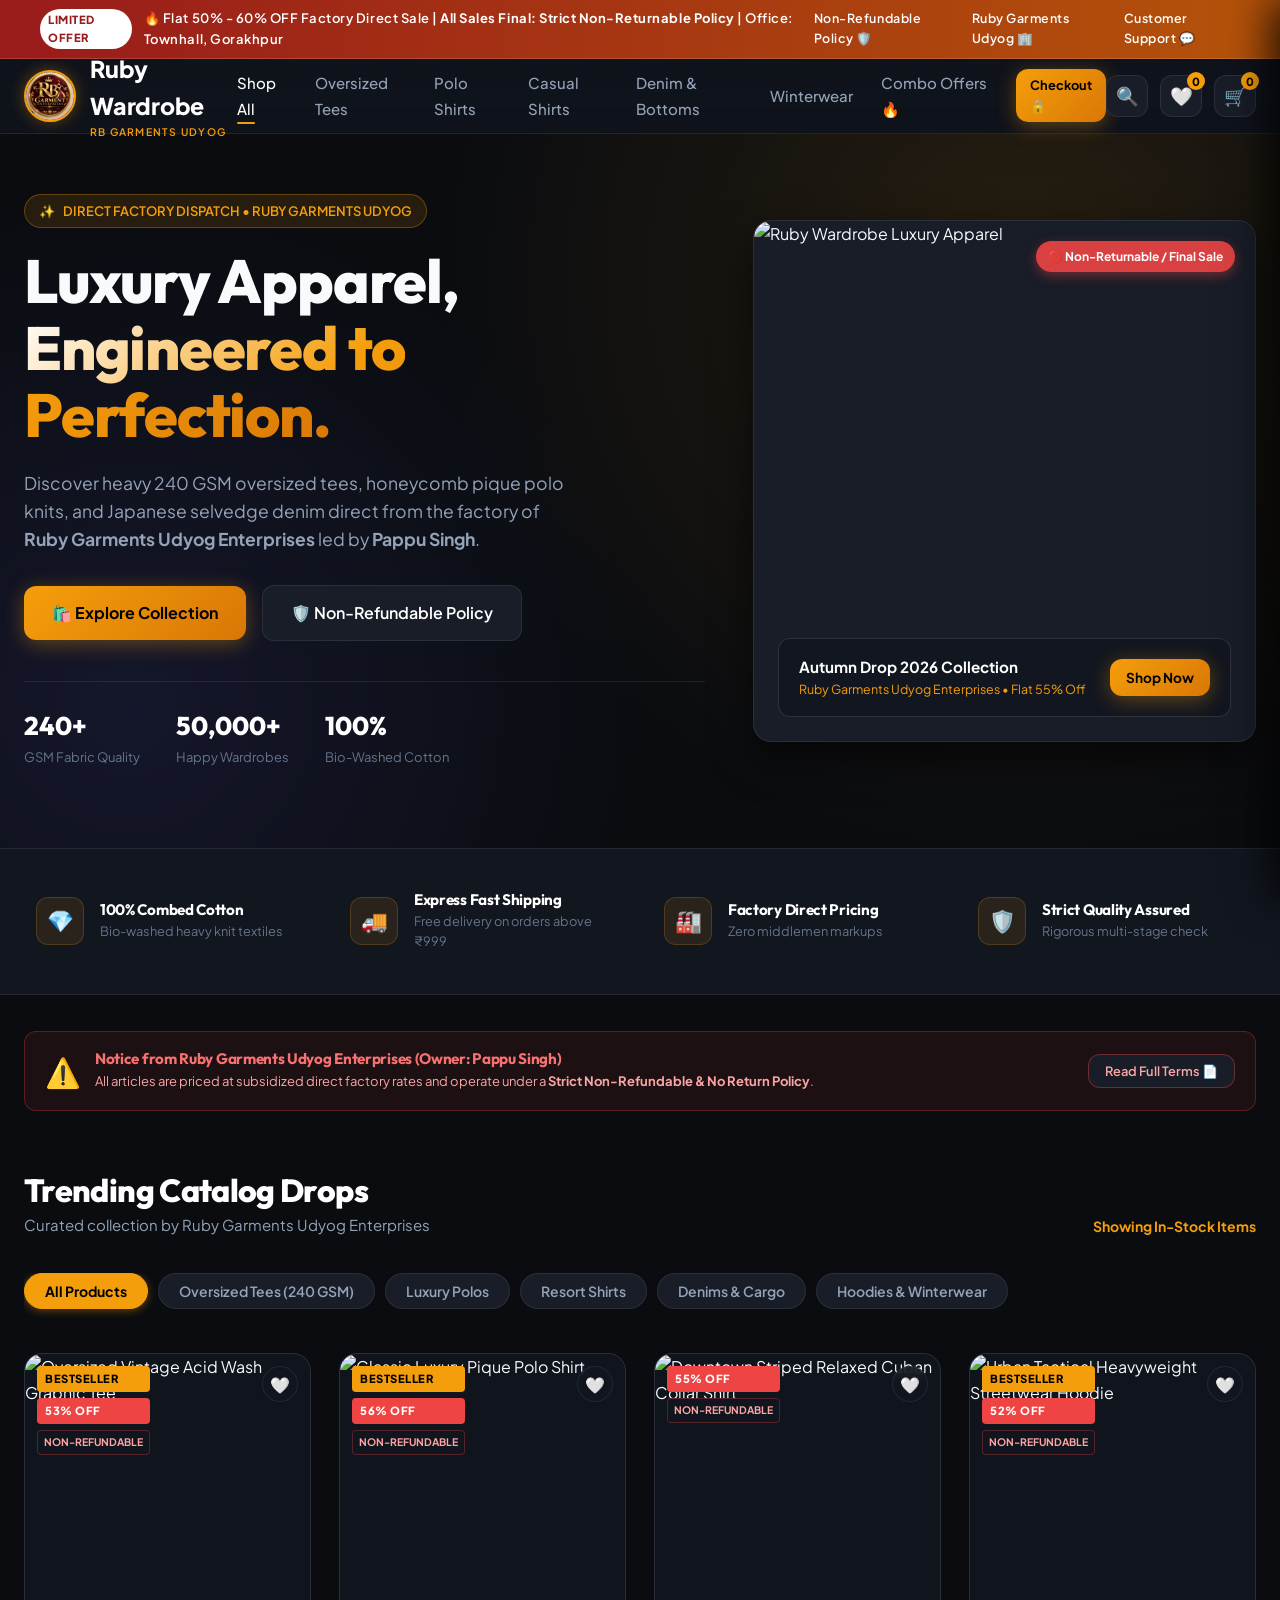
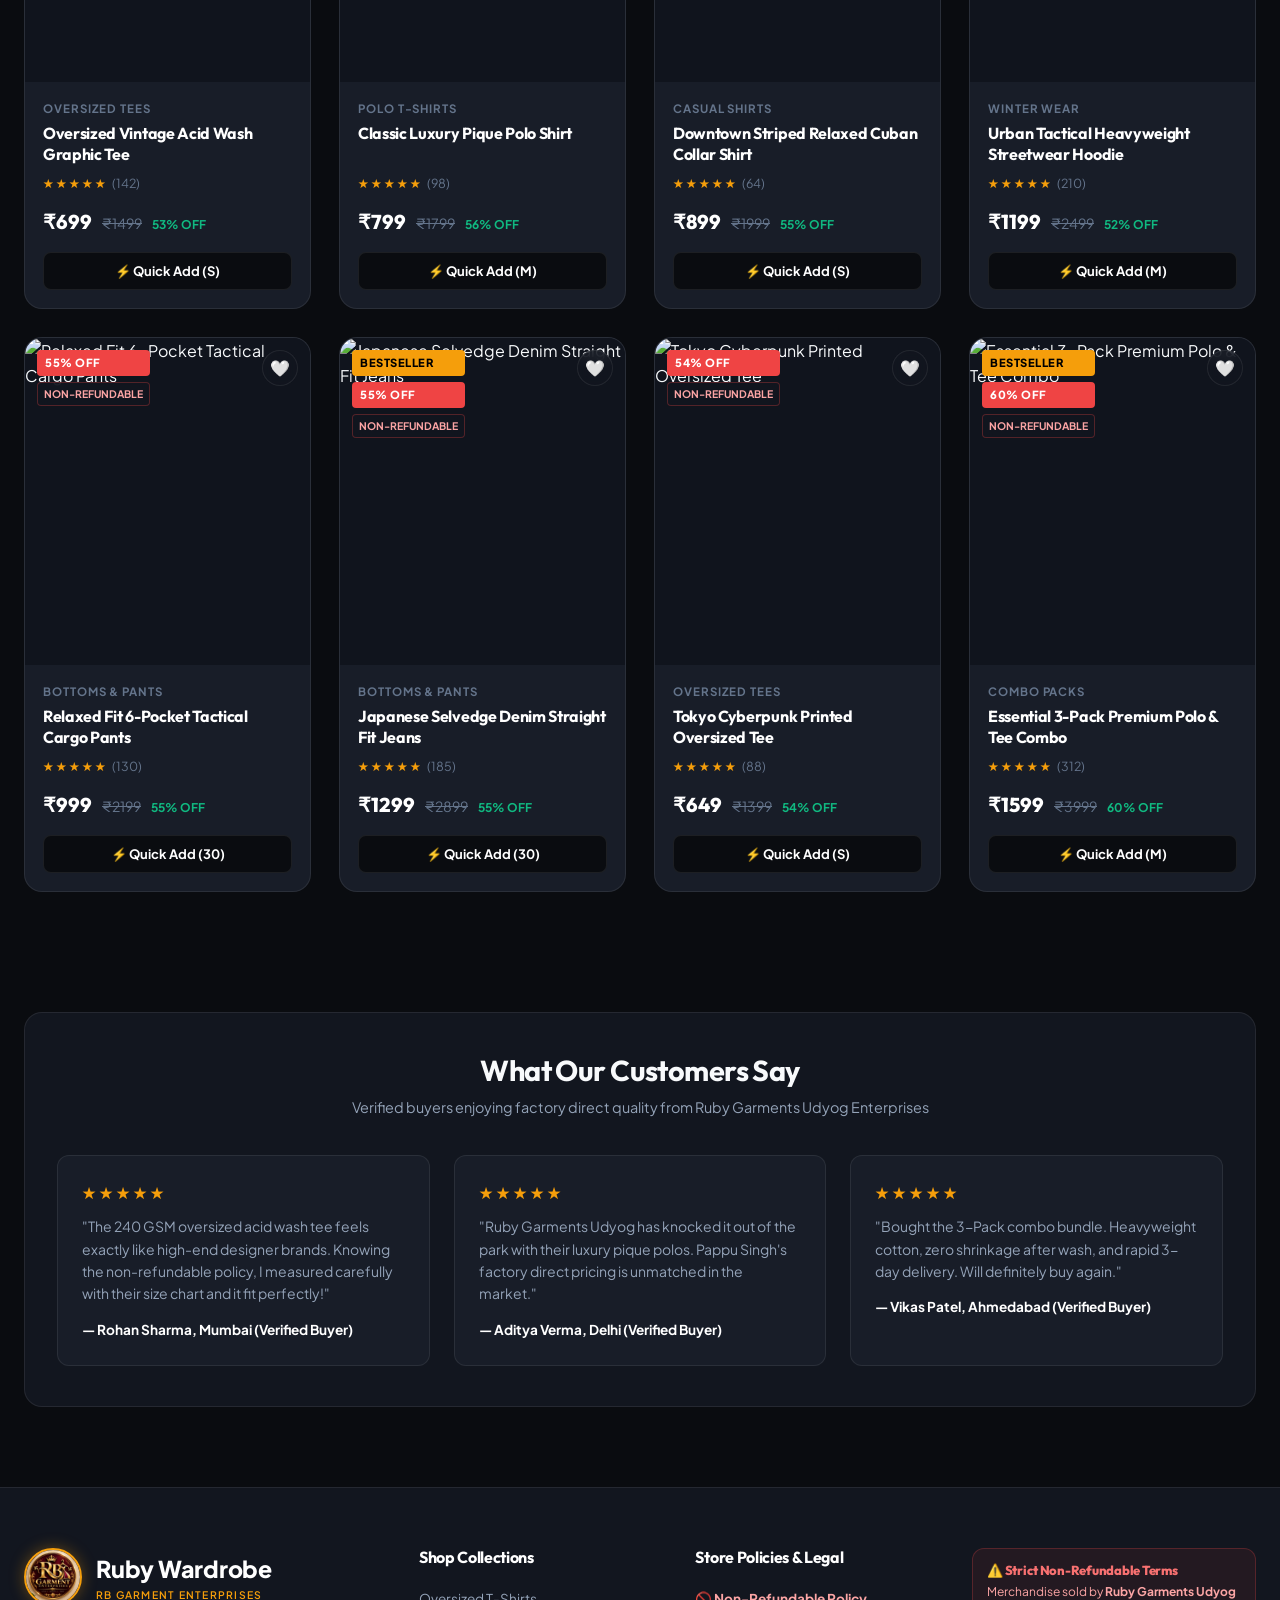
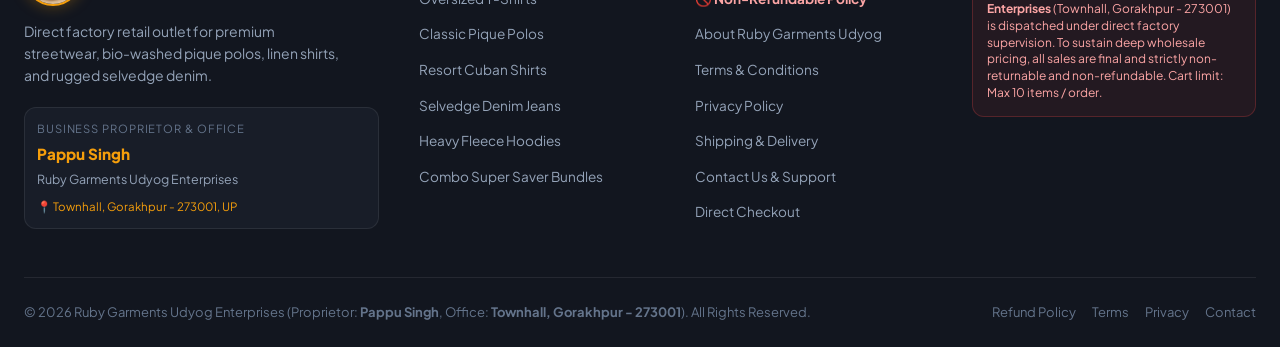
==== commit 01580692: "feat: add product data files and integrate into index.html" ====
--- a/index.html
+++ b/index.html
@@ -233,7 +233,6 @@
         <button class="filter-pill" data-category="shirts">Resort Shirts</button>
         <button class="filter-pill" data-category="denims">Denims & Cargo</button>
         <button class="filter-pill" data-category="winterwear">Hoodies & Winterwear</button>
-        <button class="filter-pill" data-category="combos">Value Combo Packs 🎁</button>
       </div>
 
       <!-- Dynamic Products Grid -->
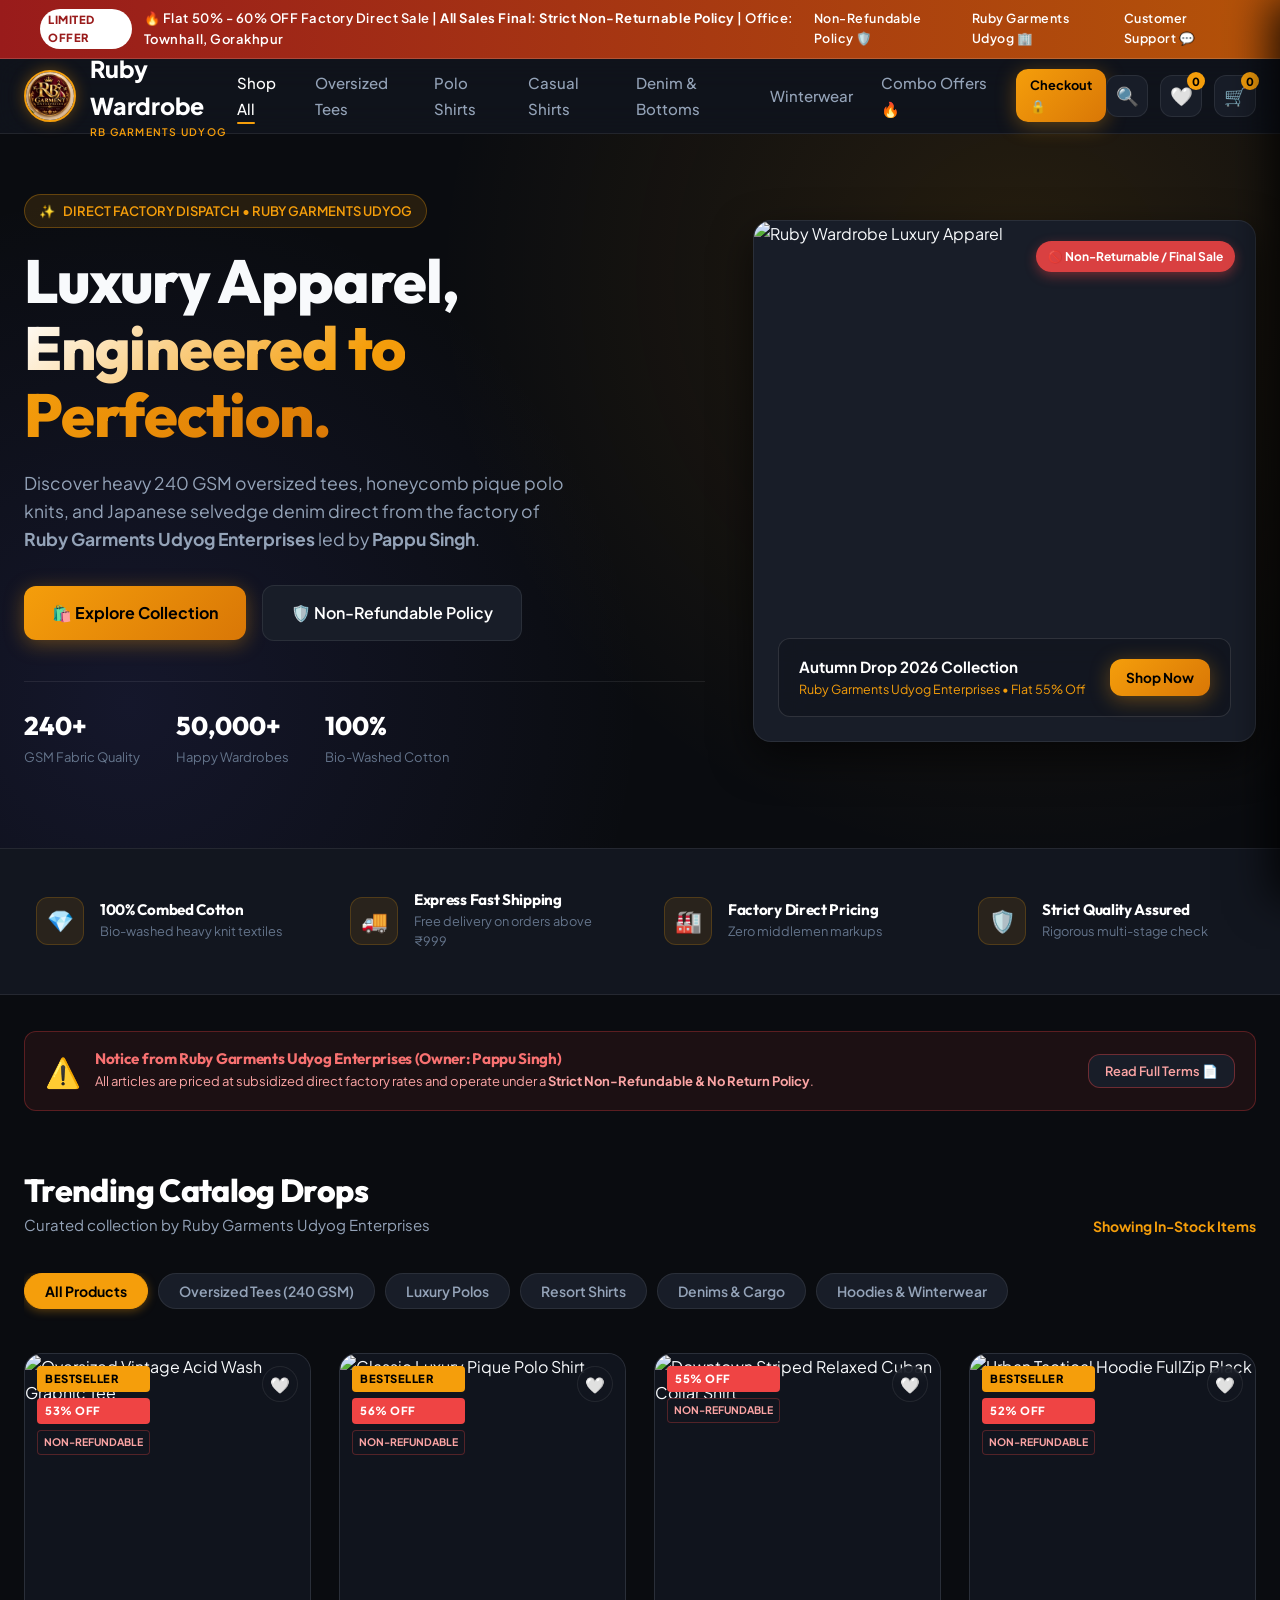
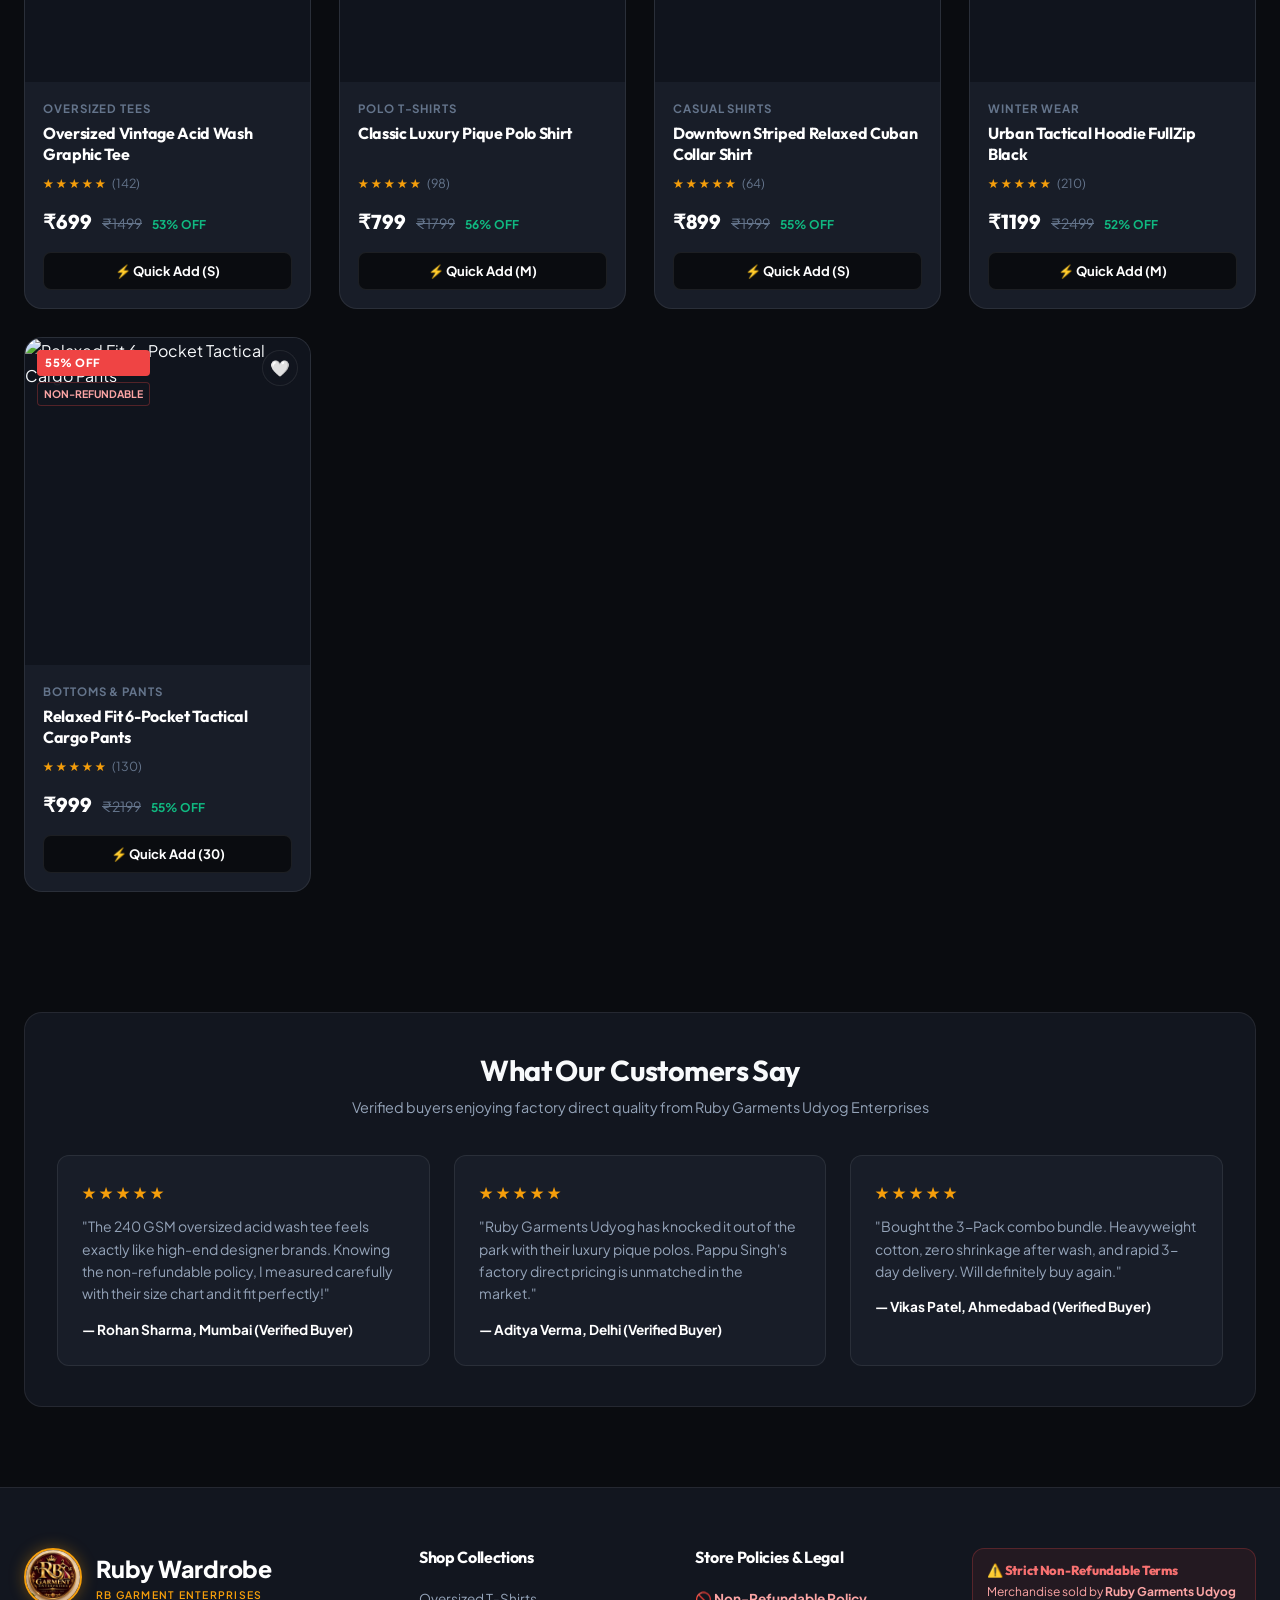
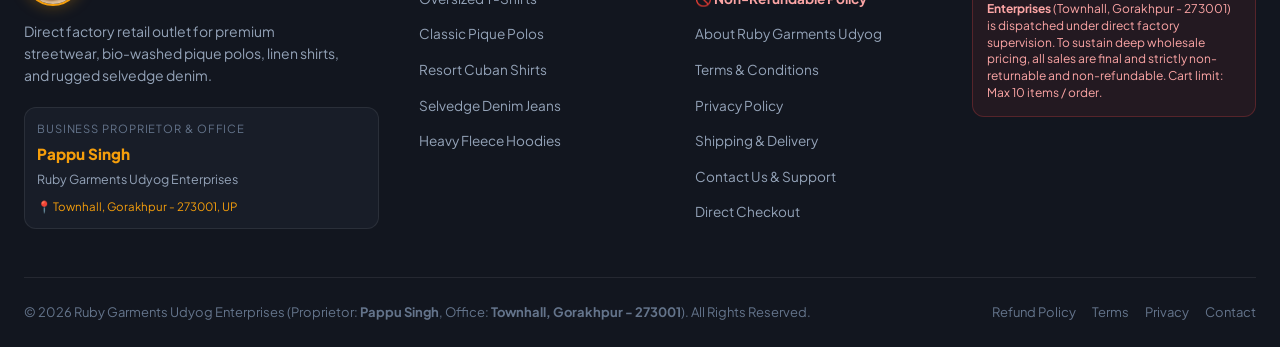
==== commit 41a7896f: "refactor: remove Combo Super Saver Bundles link from catalog navigation" ====
--- a/index.html
+++ b/index.html
@@ -331,8 +331,6 @@
                 Jeans</a></li>
             <li><a href="#catalog" onclick="document.querySelector('[data-category=winterwear]').click()">Heavy Fleece
                 Hoodies</a></li>
-            <li><a href="#catalog" onclick="document.querySelector('[data-category=combos]').click()">Combo Super Saver
-                Bundles</a></li>
           </ul>
         </div>
 
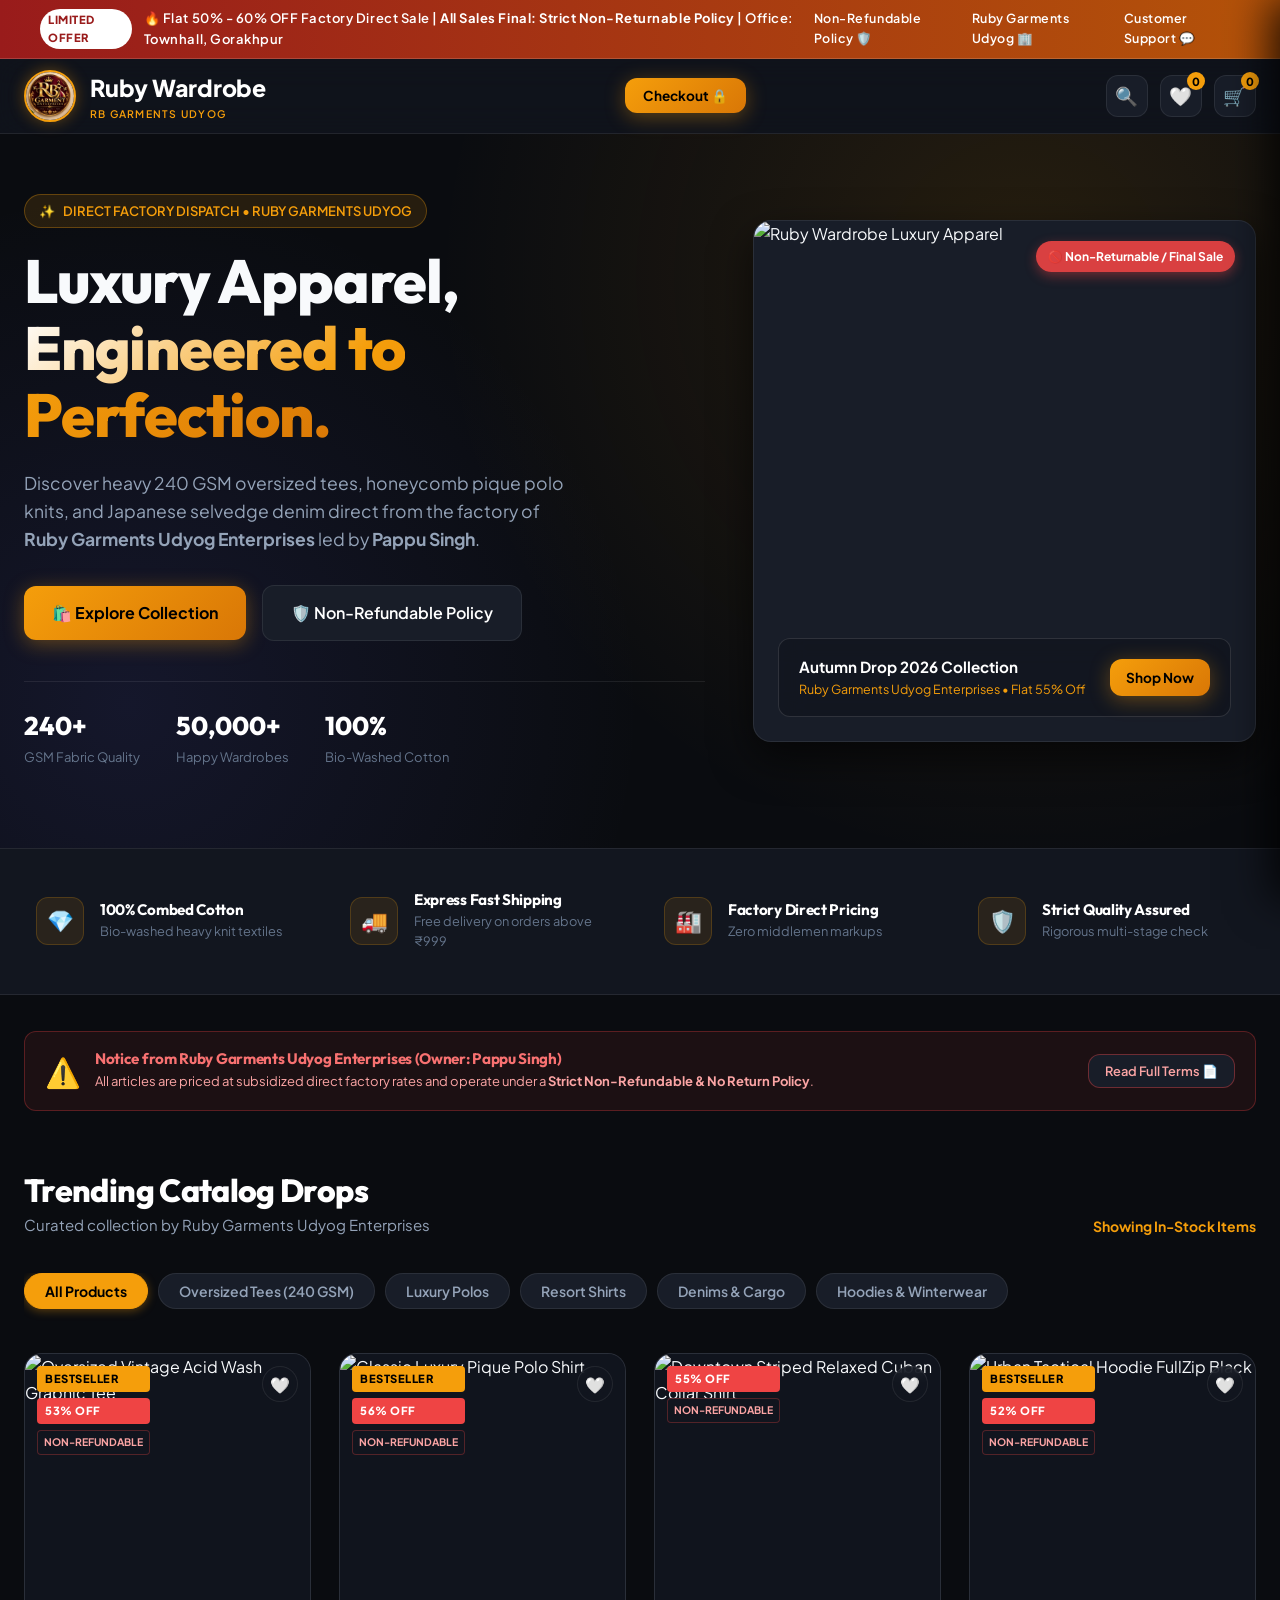
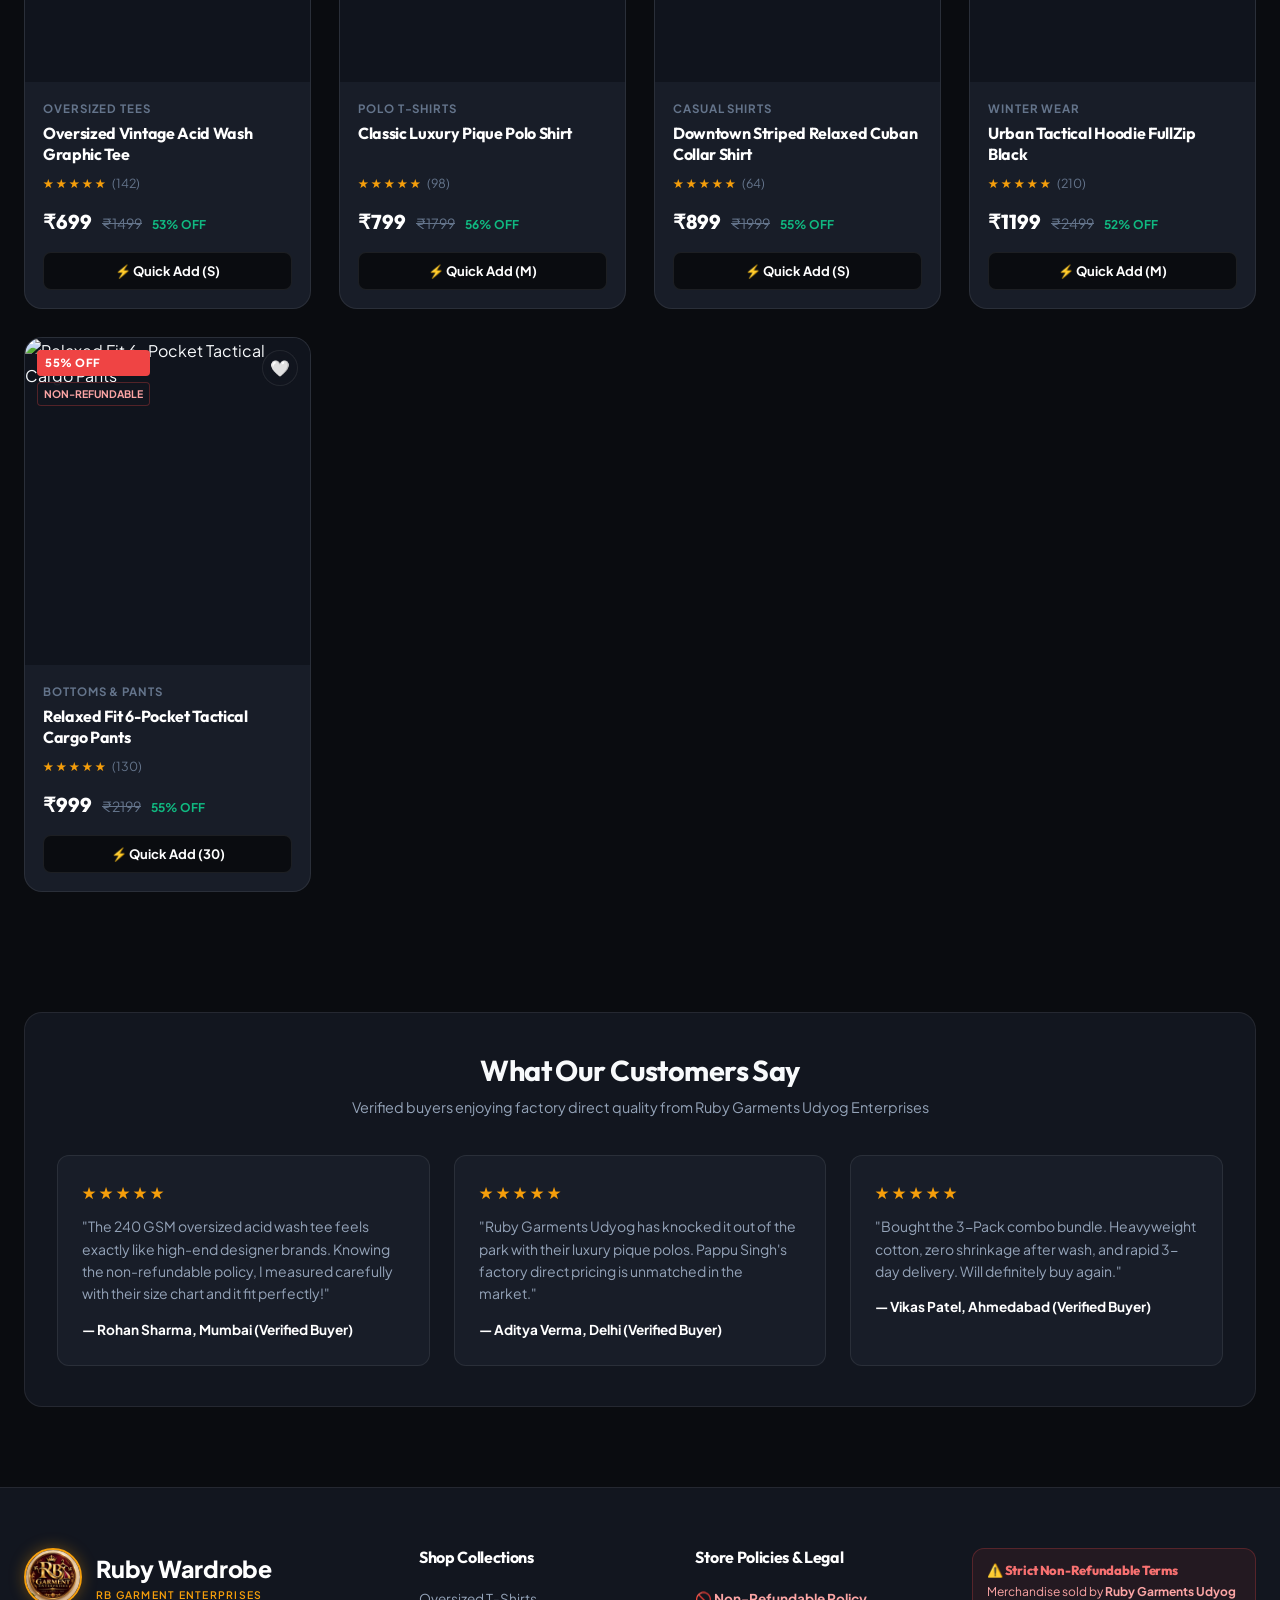
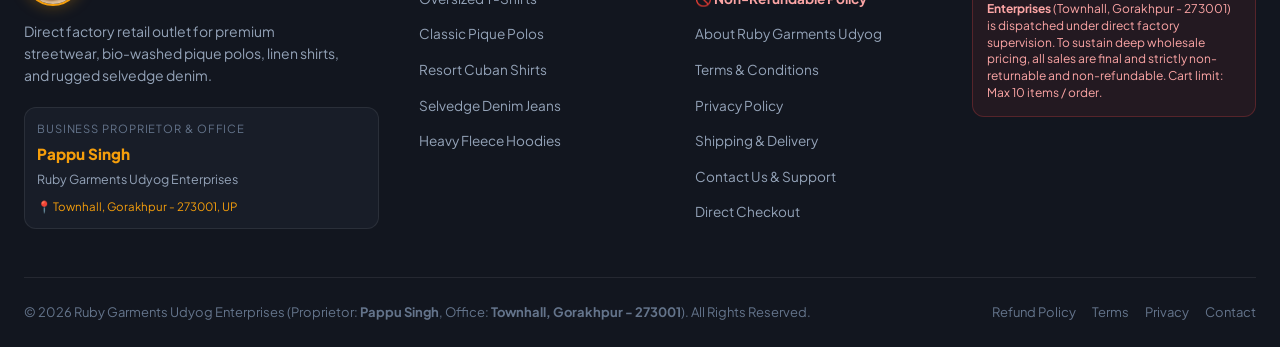
==== commit 897e9579: "favicon" ====
--- a/index.html
+++ b/index.html
@@ -15,6 +15,11 @@
   <meta property="og:description"
     content="Exclusive streetwear, luxury polos & denim manufactured by Ruby Garments Udyog Enterprises (Pappu Singh)." />
   <meta property="og:type" content="website" />
+
+  <!-- Favicon -->
+  <link rel="icon" type="image/png" href="assets/logo.png" />
+  <link rel="shortcut icon" href="assets/logo.png" type="image/png" />
+  <link rel="apple-touch-icon" href="assets/logo.png" />
 
   <!-- CSS Stylesheets -->
   <link rel="stylesheet" href="css/style.css" />
@@ -58,21 +63,7 @@
       <!-- Desktop Navigation Menu -->
       <nav aria-label="Main Navigation">
         <ul class="nav-menu" id="main-nav-menu">
-          <li><a href="index.html#catalog" class="nav-link active">Shop All</a></li>
-          <li><a href="index.html#catalog" class="nav-link"
-              onclick="document.querySelector('[data-category=oversized-tees]')?.click()">Oversized Tees</a></li>
-          <li><a href="index.html#catalog" class="nav-link"
-              onclick="document.querySelector('[data-category=polos]')?.click()">Polo Shirts</a></li>
-          <li><a href="index.html#catalog" class="nav-link"
-              onclick="document.querySelector('[data-category=shirts]')?.click()">Casual Shirts</a></li>
-          <li><a href="index.html#catalog" class="nav-link"
-              onclick="document.querySelector('[data-category=denims]')?.click()">Denim & Bottoms</a></li>
-          <li><a href="index.html#catalog" class="nav-link"
-              onclick="document.querySelector('[data-category=winterwear]')?.click()">Winterwear</a></li>
-          <li><a href="index.html#catalog" class="nav-link"
-              onclick="document.querySelector('[data-category=combos]')?.click()">Combo Offers 🔥</a></li>
-          <li><a href="checkout/index.html" class="btn-primary" style="padding: 6px 14px; font-size: 0.8rem;">Checkout
-              🔒</a></li>
+          <li><a href="checkout/index.html" class="btn-primary" style="padding: 7px 18px; font-size: 0.85rem; text-decoration: none;">Checkout 🔒</a></li>
         </ul>
       </nav>
 
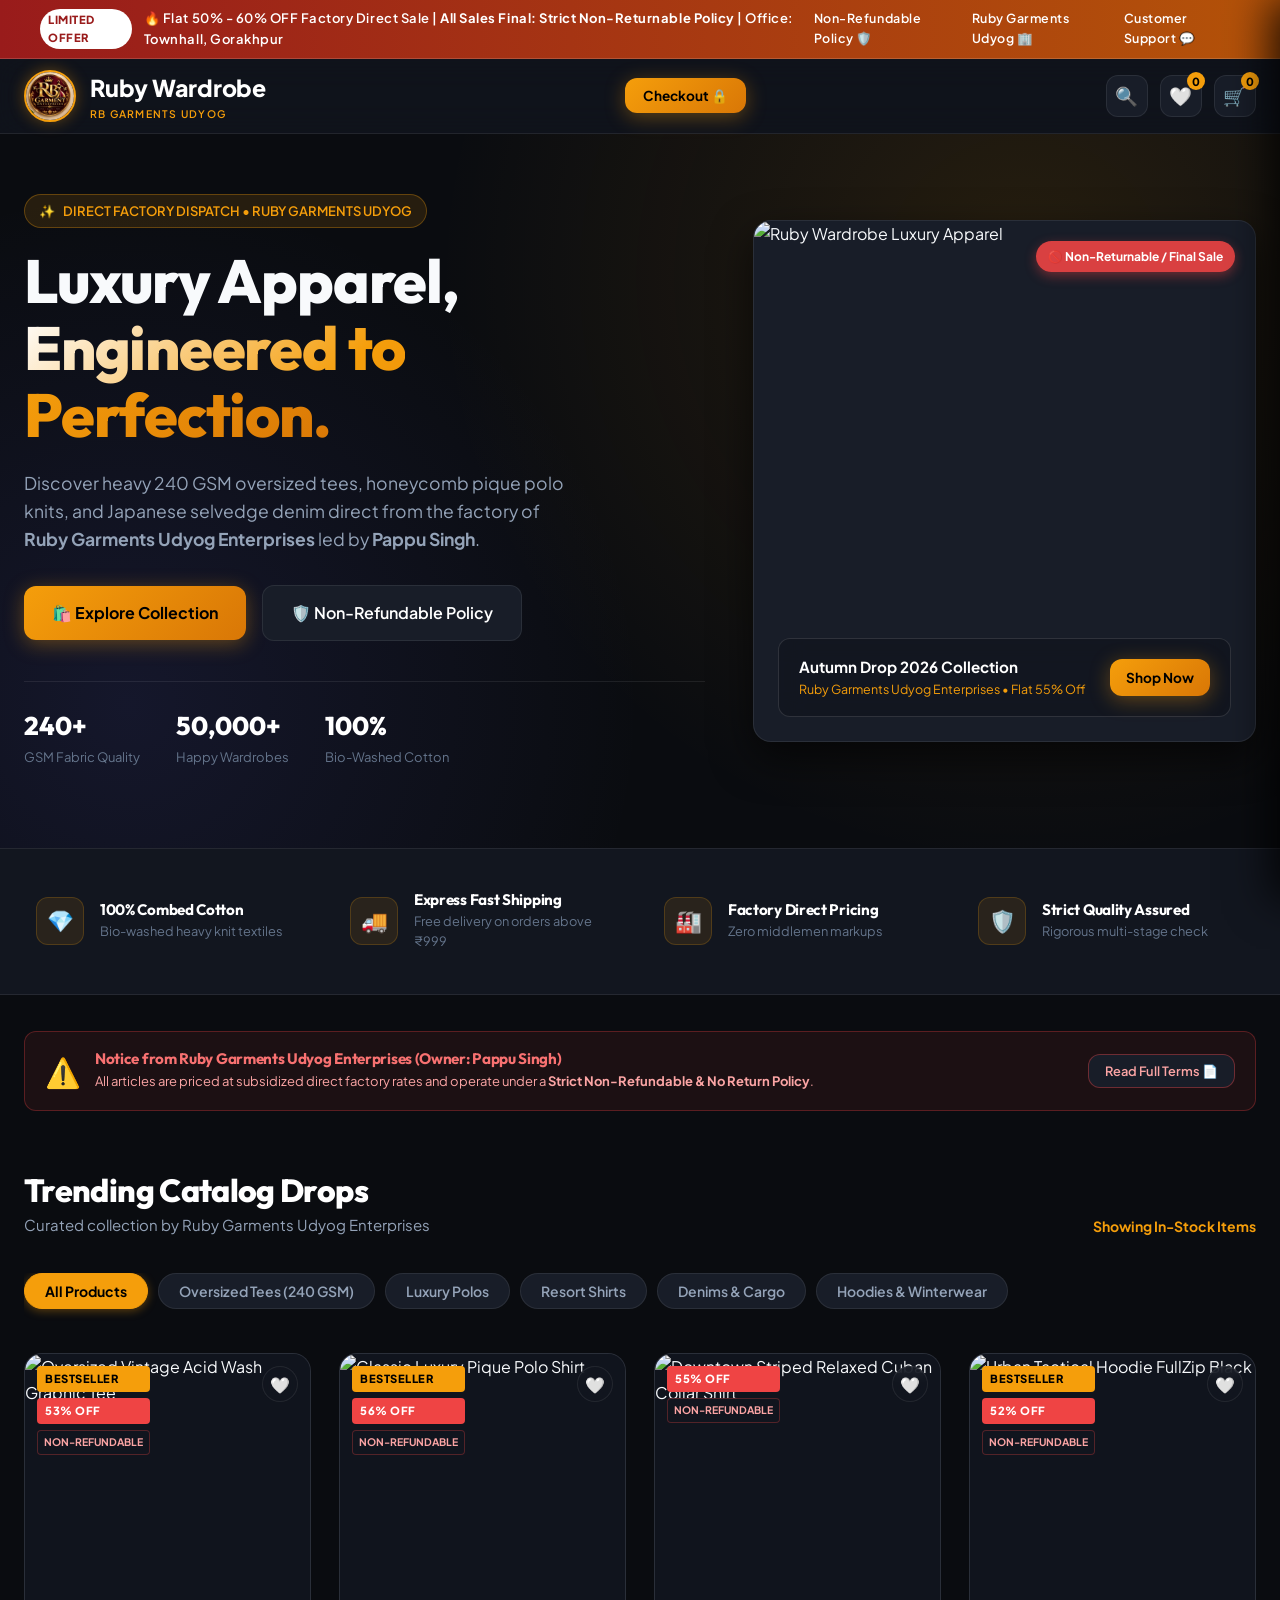
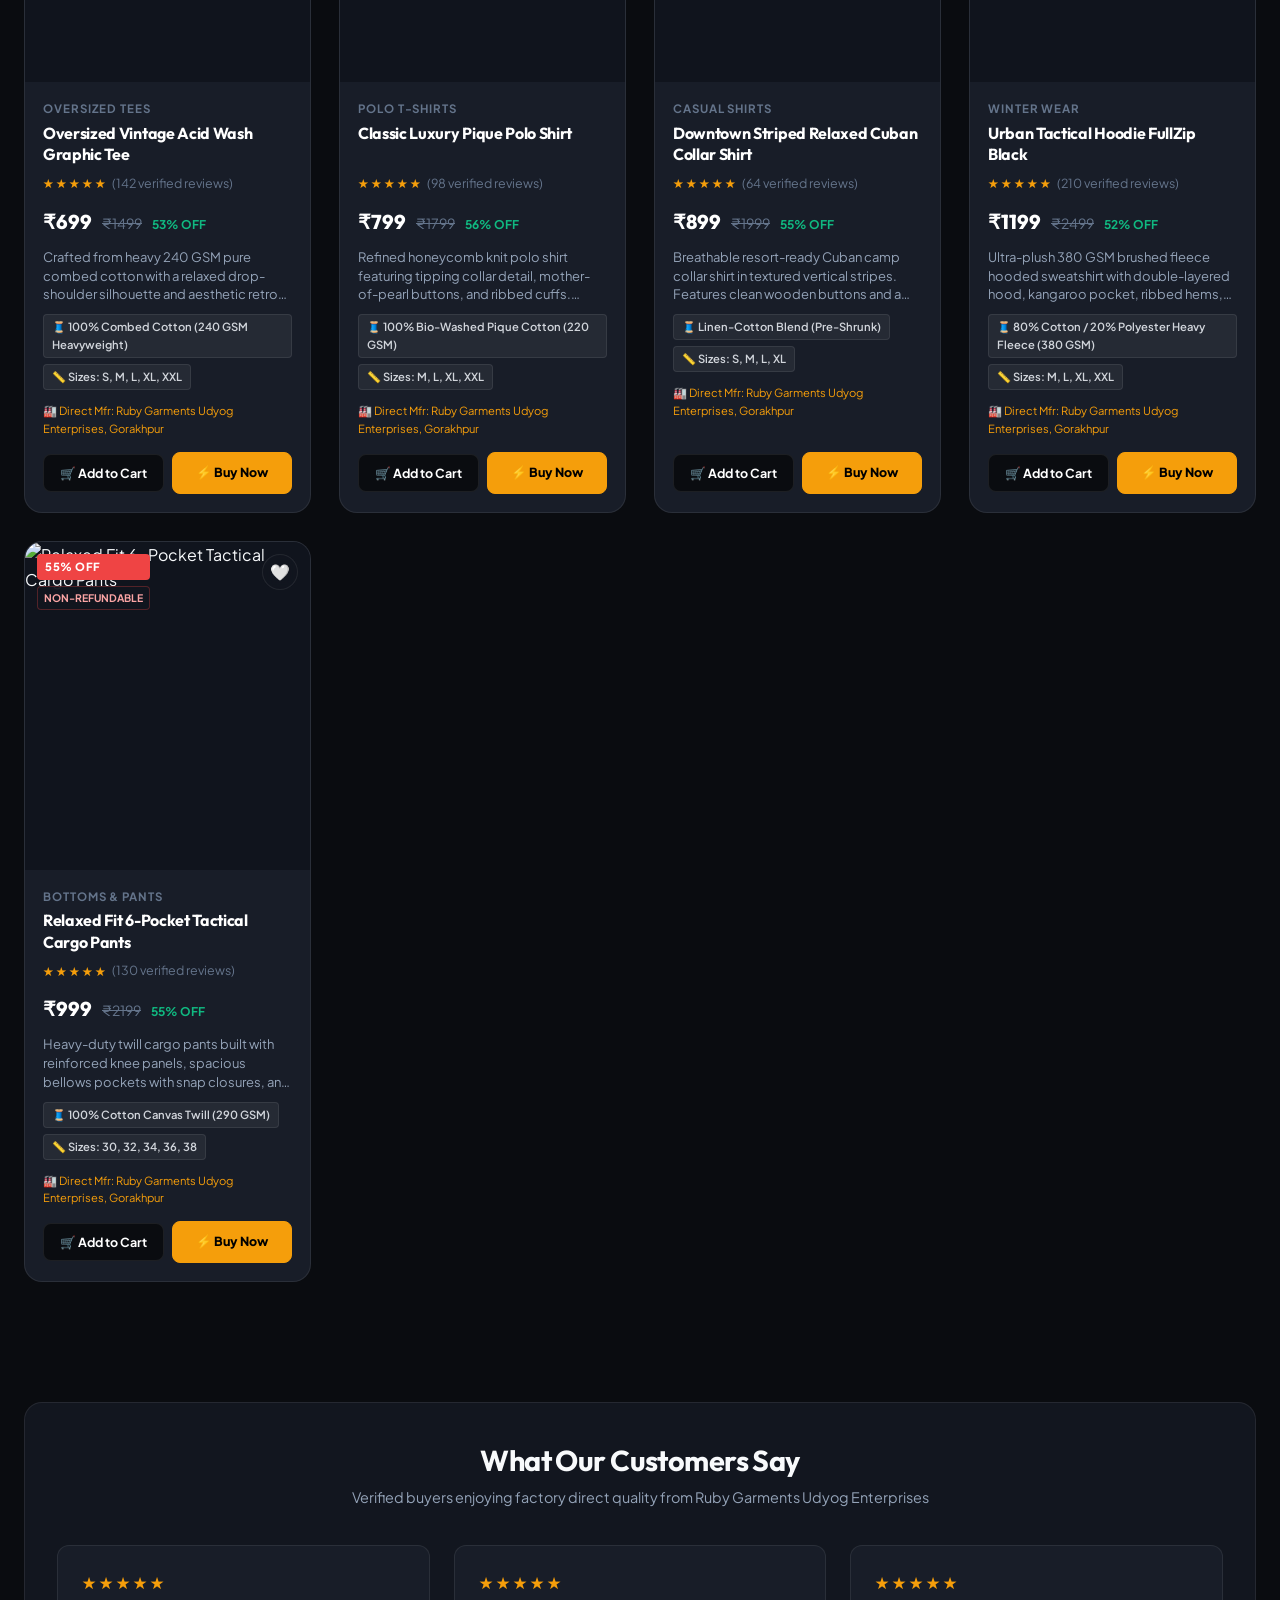
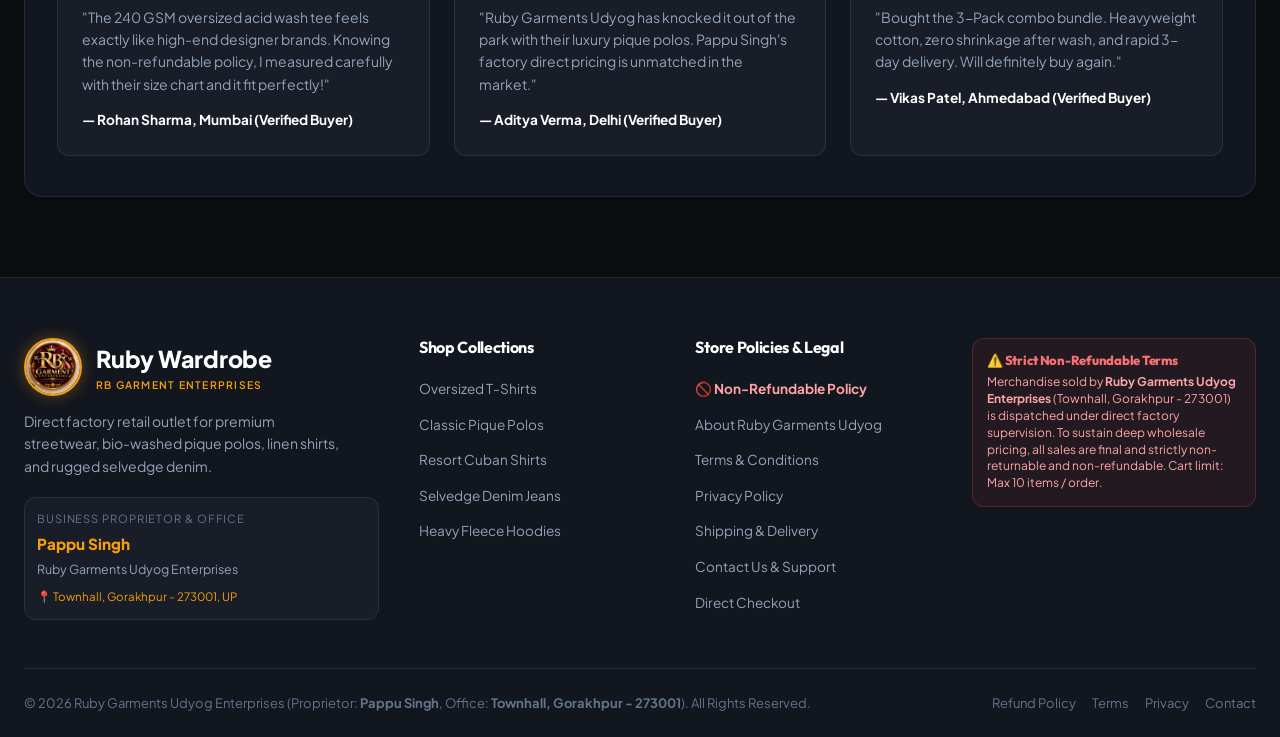
==== commit 719cb135: "feat: add pre-rendered product grid, checkout page, component styles, and core cart and UI scripts" ====
--- a/index.html
+++ b/index.html
@@ -63,7 +63,8 @@
       <!-- Desktop Navigation Menu -->
       <nav aria-label="Main Navigation">
         <ul class="nav-menu" id="main-nav-menu">
-          <li><a href="checkout/index.html" class="btn-primary" style="padding: 7px 18px; font-size: 0.85rem; text-decoration: none;">Checkout 🔒</a></li>
+          <li><a href="checkout/index.html" class="btn-primary"
+              style="padding: 7px 18px; font-size: 0.85rem; text-decoration: none;">Checkout 🔒</a></li>
         </ul>
       </nav>
 
@@ -226,9 +227,231 @@
         <button class="filter-pill" data-category="winterwear">Hoodies & Winterwear</button>
       </div>
 
-      <!-- Dynamic Products Grid -->
+      <!-- Products Grid (Pre-rendered for static SEO, Bots & Scrapers, and fully interactive via JS) -->
       <div class="products-grid" id="products-grid">
-        <!-- Rendered by JS -->
+        <!-- Product 1 -->
+        <div class="product-card" data-id="rw-101">
+          <div class="product-image-wrap">
+            <img src="https://dukaan.b-cdn.net/700x700/webp/media/aed317d4-4e67-446c-9ef3-7d7208d66566.png"
+              alt="Oversized Vintage Acid Wash Graphic Tee" class="product-img" loading="lazy" />
+            <div class="card-badge-group">
+              <span class="badge-bestseller">BESTSELLER</span>
+              <span class="badge-sale">53% OFF</span>
+              <span class="badge-nonref">NON-REFUNDABLE</span>
+            </div>
+            <button class="card-wishlist-btn" onclick="handleToggleWishlist('rw-101', this)"
+              title="Add to Wishlist">🤍</button>
+            <div class="card-overlay-actions">
+              <button class="btn-card-quick-view" onclick="openQuickView('rw-101')">🔍 Quick View</button>
+            </div>
+          </div>
+          <div class="product-content">
+            <span class="product-category-name">Oversized Tees</span>
+            <h3 class="product-title" title="Oversized Vintage Acid Wash Graphic Tee">Oversized Vintage Acid Wash
+              Graphic Tee</h3>
+            <div class="product-rating">
+              <div class="star-icons">★ ★ ★ ★ ★</div>
+              <span class="rating-count">(142 verified reviews)</span>
+            </div>
+            <div class="product-pricing">
+              <span class="price-current">₹699</span>
+              <span class="price-original">₹1499</span>
+              <span class="price-discount">53% OFF</span>
+            </div>
+            <p class="product-card-desc">Crafted from heavy 240 GSM pure combed cotton with a relaxed drop-shoulder
+              silhouette and aesthetic retro typography print. Manufactured by Ruby Garments Udyog Enterprises.</p>
+            <div class="product-spec-chips">
+              <span class="product-spec-pill">🧵 100% Combed Cotton (240 GSM)</span>
+              <span class="product-spec-pill">📏 Sizes: S, M, L, XL, XXL</span>
+            </div>
+            <div class="product-mfg-tag">🏭 Direct Mfr: Ruby Garments Udyog Enterprises, Gorakhpur</div>
+            <div class="card-bottom-actions">
+              <button class="btn-quick-add" onclick="handleQuickAdd('rw-101')" title="Add to Cart">🛒 Add to
+                Cart</button>
+              <a href="checkout/index.html?buyNow=rw-101" onclick="handleDirectBuyNow(event, 'rw-101')"
+                class="btn-card-buy-now" title="Proceed to Checkout">⚡ Buy Now</a>
+            </div>
+          </div>
+        </div>
+
+        <!-- Product 2 -->
+        <div class="product-card" data-id="rw-102">
+          <div class="product-image-wrap">
+            <img
+              src="https://imagescdn.thecollective.in/img/app/product/1/1158675-21874887.jpg?asp=true&crop=700&auto=format"
+              alt="Classic Luxury Pique Polo Shirt" class="product-img" loading="lazy" />
+            <div class="card-badge-group">
+              <span class="badge-bestseller">BESTSELLER</span>
+              <span class="badge-sale">56% OFF</span>
+              <span class="badge-nonref">NON-REFUNDABLE</span>
+            </div>
+            <button class="card-wishlist-btn" onclick="handleToggleWishlist('rw-102', this)"
+              title="Add to Wishlist">🤍</button>
+            <div class="card-overlay-actions">
+              <button class="btn-card-quick-view" onclick="openQuickView('rw-102')">🔍 Quick View</button>
+            </div>
+          </div>
+          <div class="product-content">
+            <span class="product-category-name">Polo T-Shirts</span>
+            <h3 class="product-title" title="Classic Luxury Pique Polo Shirt">Classic Luxury Pique Polo Shirt</h3>
+            <div class="product-rating">
+              <div class="star-icons">★ ★ ★ ★ ★</div>
+              <span class="rating-count">(98 verified reviews)</span>
+            </div>
+            <div class="product-pricing">
+              <span class="price-current">₹799</span>
+              <span class="price-original">₹1799</span>
+              <span class="price-discount">56% OFF</span>
+            </div>
+            <p class="product-card-desc">Refined honeycomb knit polo shirt featuring tipping collar detail,
+              mother-of-pearl buttons, and ribbed cuffs. Impeccable drape for smart casual everyday wear.</p>
+            <div class="product-spec-chips">
+              <span class="product-spec-pill">🧵 100% Bio-Washed Pique Cotton (220 GSM)</span>
+              <span class="product-spec-pill">📏 Sizes: M, L, XL, XXL</span>
+            </div>
+            <div class="product-mfg-tag">🏭 Direct Mfr: Ruby Garments Udyog Enterprises, Gorakhpur</div>
+            <div class="card-bottom-actions">
+              <button class="btn-quick-add" onclick="handleQuickAdd('rw-102')" title="Add to Cart">🛒 Add to
+                Cart</button>
+              <a href="checkout/index.html?buyNow=rw-102" onclick="handleDirectBuyNow(event, 'rw-102')"
+                class="btn-card-buy-now" title="Proceed to Checkout">⚡ Buy Now</a>
+            </div>
+          </div>
+        </div>
+
+        <!-- Product 3 -->
+        <div class="product-card" data-id="rw-103">
+          <div class="product-image-wrap">
+            <img src="https://images.unsplash.com/photo-1596755094514-f87e34085b2c?auto=format&fit=crop&w=800&q=80"
+              alt="Downtown Striped Relaxed Cuban Collar Shirt" class="product-img" loading="lazy" />
+            <div class="card-badge-group">
+              <span class="badge-sale">55% OFF</span>
+              <span class="badge-nonref">NON-REFUNDABLE</span>
+            </div>
+            <button class="card-wishlist-btn" onclick="handleToggleWishlist('rw-103', this)"
+              title="Add to Wishlist">🤍</button>
+            <div class="card-overlay-actions">
+              <button class="btn-card-quick-view" onclick="openQuickView('rw-103')">🔍 Quick View</button>
+            </div>
+          </div>
+          <div class="product-content">
+            <span class="product-category-name">Casual Shirts</span>
+            <h3 class="product-title" title="Downtown Striped Relaxed Cuban Collar Shirt">Downtown Striped Relaxed Cuban
+              Collar Shirt</h3>
+            <div class="product-rating">
+              <div class="star-icons">★ ★ ★ ★ ★</div>
+              <span class="rating-count">(64 verified reviews)</span>
+            </div>
+            <div class="product-pricing">
+              <span class="price-current">₹899</span>
+              <span class="price-original">₹1999</span>
+              <span class="price-discount">55% OFF</span>
+            </div>
+            <p class="product-card-desc">Breathable resort-ready Cuban camp collar shirt in textured vertical stripes.
+              Features clean wooden buttons and a relaxed boxy cut tailored for warm climate comfort.</p>
+            <div class="product-spec-chips">
+              <span class="product-spec-pill">🧵 Linen-Cotton Blend (Pre-Shrunk)</span>
+              <span class="product-spec-pill">📏 Sizes: S, M, L, XL</span>
+            </div>
+            <div class="product-mfg-tag">🏭 Direct Mfr: Ruby Garments Udyog Enterprises, Gorakhpur</div>
+            <div class="card-bottom-actions">
+              <button class="btn-quick-add" onclick="handleQuickAdd('rw-103')" title="Add to Cart">🛒 Add to
+                Cart</button>
+              <a href="checkout/index.html?buyNow=rw-103" onclick="handleDirectBuyNow(event, 'rw-103')"
+                class="btn-card-buy-now" title="Proceed to Checkout">⚡ Buy Now</a>
+            </div>
+          </div>
+        </div>
+
+        <!-- Product 4 -->
+        <div class="product-card" data-id="rw-104">
+          <div class="product-image-wrap">
+            <img
+              src="https://encrypted-tbn0.gstatic.com/images?q=tbn:ANd9GcRKfp_9Tet37hJ83k65QYsd-njXQjx6CjwbQ5J_7DeuoA&s=10"
+              alt="Urban Tactical Hoodie FullZip Black" class="product-img" loading="lazy" />
+            <div class="card-badge-group">
+              <span class="badge-bestseller">BESTSELLER</span>
+              <span class="badge-sale">52% OFF</span>
+              <span class="badge-nonref">NON-REFUNDABLE</span>
+            </div>
+            <button class="card-wishlist-btn" onclick="handleToggleWishlist('rw-104', this)"
+              title="Add to Wishlist">🤍</button>
+            <div class="card-overlay-actions">
+              <button class="btn-card-quick-view" onclick="openQuickView('rw-104')">🔍 Quick View</button>
+            </div>
+          </div>
+          <div class="product-content">
+            <span class="product-category-name">Winter Wear</span>
+            <h3 class="product-title" title="Urban Tactical Hoodie FullZip Black">Urban Tactical Hoodie FullZip Black
+            </h3>
+            <div class="product-rating">
+              <div class="star-icons">★ ★ ★ ★ ★</div>
+              <span class="rating-count">(210 verified reviews)</span>
+            </div>
+            <div class="product-pricing">
+              <span class="price-current">₹1199</span>
+              <span class="price-original">₹2499</span>
+              <span class="price-discount">52% OFF</span>
+            </div>
+            <p class="product-card-desc">Ultra-plush 380 GSM brushed fleece hooded sweatshirt with double-layered hood,
+              kangaroo pocket, ribbed hems, and minimalist brand tag.</p>
+            <div class="product-spec-chips">
+              <span class="product-spec-pill">🧵 80% Cotton / 20% Poly Fleece (380 GSM)</span>
+              <span class="product-spec-pill">📏 Sizes: M, L, XL, XXL</span>
+            </div>
+            <div class="product-mfg-tag">🏭 Direct Mfr: Ruby Garments Udyog Enterprises, Gorakhpur</div>
+            <div class="card-bottom-actions">
+              <button class="btn-quick-add" onclick="handleQuickAdd('rw-104')" title="Add to Cart">🛒 Add to
+                Cart</button>
+              <a href="checkout/index.html?buyNow=rw-104" onclick="handleDirectBuyNow(event, 'rw-104')"
+                class="btn-card-buy-now" title="Proceed to Checkout">⚡ Buy Now</a>
+            </div>
+          </div>
+        </div>
+
+        <!-- Product 5 -->
+        <div class="product-card" data-id="rw-105">
+          <div class="product-image-wrap">
+            <img src="https://images.unsplash.com/photo-1624378439575-d8705ad7ae80?auto=format&fit=crop&w=800&q=80"
+              alt="Relaxed Fit 6-Pocket Tactical Cargo Pants" class="product-img" loading="lazy" />
+            <div class="card-badge-group">
+              <span class="badge-sale">55% OFF</span>
+              <span class="badge-nonref">NON-REFUNDABLE</span>
+            </div>
+            <button class="card-wishlist-btn" onclick="handleToggleWishlist('rw-105', this)"
+              title="Add to Wishlist">🤍</button>
+            <div class="card-overlay-actions">
+              <button class="btn-card-quick-view" onclick="openQuickView('rw-105')">🔍 Quick View</button>
+            </div>
+          </div>
+          <div class="product-content">
+            <span class="product-category-name">Bottoms & Pants</span>
+            <h3 class="product-title" title="Relaxed Fit 6-Pocket Tactical Cargo Pants">Relaxed Fit 6-Pocket Tactical
+              Cargo Pants</h3>
+            <div class="product-rating">
+              <div class="star-icons">★ ★ ★ ★ ★</div>
+              <span class="rating-count">(130 verified reviews)</span>
+            </div>
+            <div class="product-pricing">
+              <span class="price-current">₹999</span>
+              <span class="price-original">₹2199</span>
+              <span class="price-discount">55% OFF</span>
+            </div>
+            <p class="product-card-desc">Heavy-duty twill cargo pants built with reinforced knee panels, spacious
+              bellows pockets with snap closures, and elasticated ankle adjusters.</p>
+            <div class="product-spec-chips">
+              <span class="product-spec-pill">🧵 100% Cotton Canvas Twill (290 GSM)</span>
+              <span class="product-spec-pill">📏 Sizes: 30, 32, 34, 36, 38</span>
+            </div>
+            <div class="product-mfg-tag">🏭 Direct Mfr: Ruby Garments Udyog Enterprises, Gorakhpur</div>
+            <div class="card-bottom-actions">
+              <button class="btn-quick-add" onclick="handleQuickAdd('rw-105')" title="Add to Cart">🛒 Add to
+                Cart</button>
+              <a href="checkout/index.html?buyNow=rw-105" onclick="handleDirectBuyNow(event, 'rw-105')"
+                class="btn-card-buy-now" title="Proceed to Checkout">⚡ Buy Now</a>
+            </div>
+          </div>
+        </div>
       </div>
     </section>
 
--- a/css/components.css
+++ b/css/components.css
@@ -263,7 +263,7 @@
   display: flex;
   align-items: baseline;
   gap: 10px;
-  margin-bottom: 14px;
+  margin-bottom: 10px;
 }
 
 .price-current {
@@ -285,6 +285,40 @@
   color: var(--accent-emerald);
 }
 
+.product-card-desc {
+  font-size: 0.8125rem;
+  color: var(--text-secondary);
+  line-height: 1.45;
+  margin-bottom: 10px;
+  display: -webkit-box;
+  -webkit-line-clamp: 3;
+  -webkit-box-orient: vertical;
+  overflow: hidden;
+}
+
+.product-spec-chips {
+  display: flex;
+  flex-wrap: wrap;
+  gap: 6px;
+  margin-bottom: 12px;
+}
+
+.product-spec-pill {
+  font-size: 0.7rem;
+  font-weight: 600;
+  color: #d1d5db;
+  background: rgba(255, 255, 255, 0.06);
+  border: 1px solid var(--border-subtle);
+  padding: 3px 8px;
+  border-radius: var(--radius-xs);
+}
+
+.product-mfg-tag {
+  font-size: 0.7rem;
+  color: var(--accent-gold);
+  margin-bottom: 14px;
+}
+
 /* Size & Quick Add in Card */
 .card-bottom-actions {
   display: flex;
@@ -298,14 +332,46 @@
   background: var(--bg-primary);
   border: 1px solid var(--border-subtle);
   color: #ffffff;
-  padding: 10px;
+  padding: 10px 8px;
   border-radius: var(--radius-sm);
-  font-size: 0.8125rem;
+  font-size: 0.78rem;
   font-weight: 700;
   display: flex;
   align-items: center;
   justify-content: center;
-  gap: 6px;
+  gap: 4px;
+  cursor: pointer;
+  text-decoration: none;
+  transition: all var(--trans-fast);
+}
+
+.btn-quick-add:hover {
+  background: rgba(255, 255, 255, 0.1);
+  border-color: #fff;
+  color: #fff;
+}
+
+.btn-card-buy-now {
+  flex: 1;
+  background: var(--accent-gold);
+  color: #000;
+  padding: 10px 8px;
+  border-radius: var(--radius-sm);
+  font-size: 0.78rem;
+  font-weight: 800;
+  display: flex;
+  align-items: center;
+  justify-content: center;
+  gap: 4px;
+  cursor: pointer;
+  text-decoration: none;
+  border: 1px solid var(--accent-gold);
+  transition: all var(--trans-fast);
+}
+
+.btn-card-buy-now:hover {
+  background: var(--accent-gold-hover);
+  box-shadow: 0 2px 10px var(--accent-gold-glow);
 }
 
 .btn-quick-add:hover {
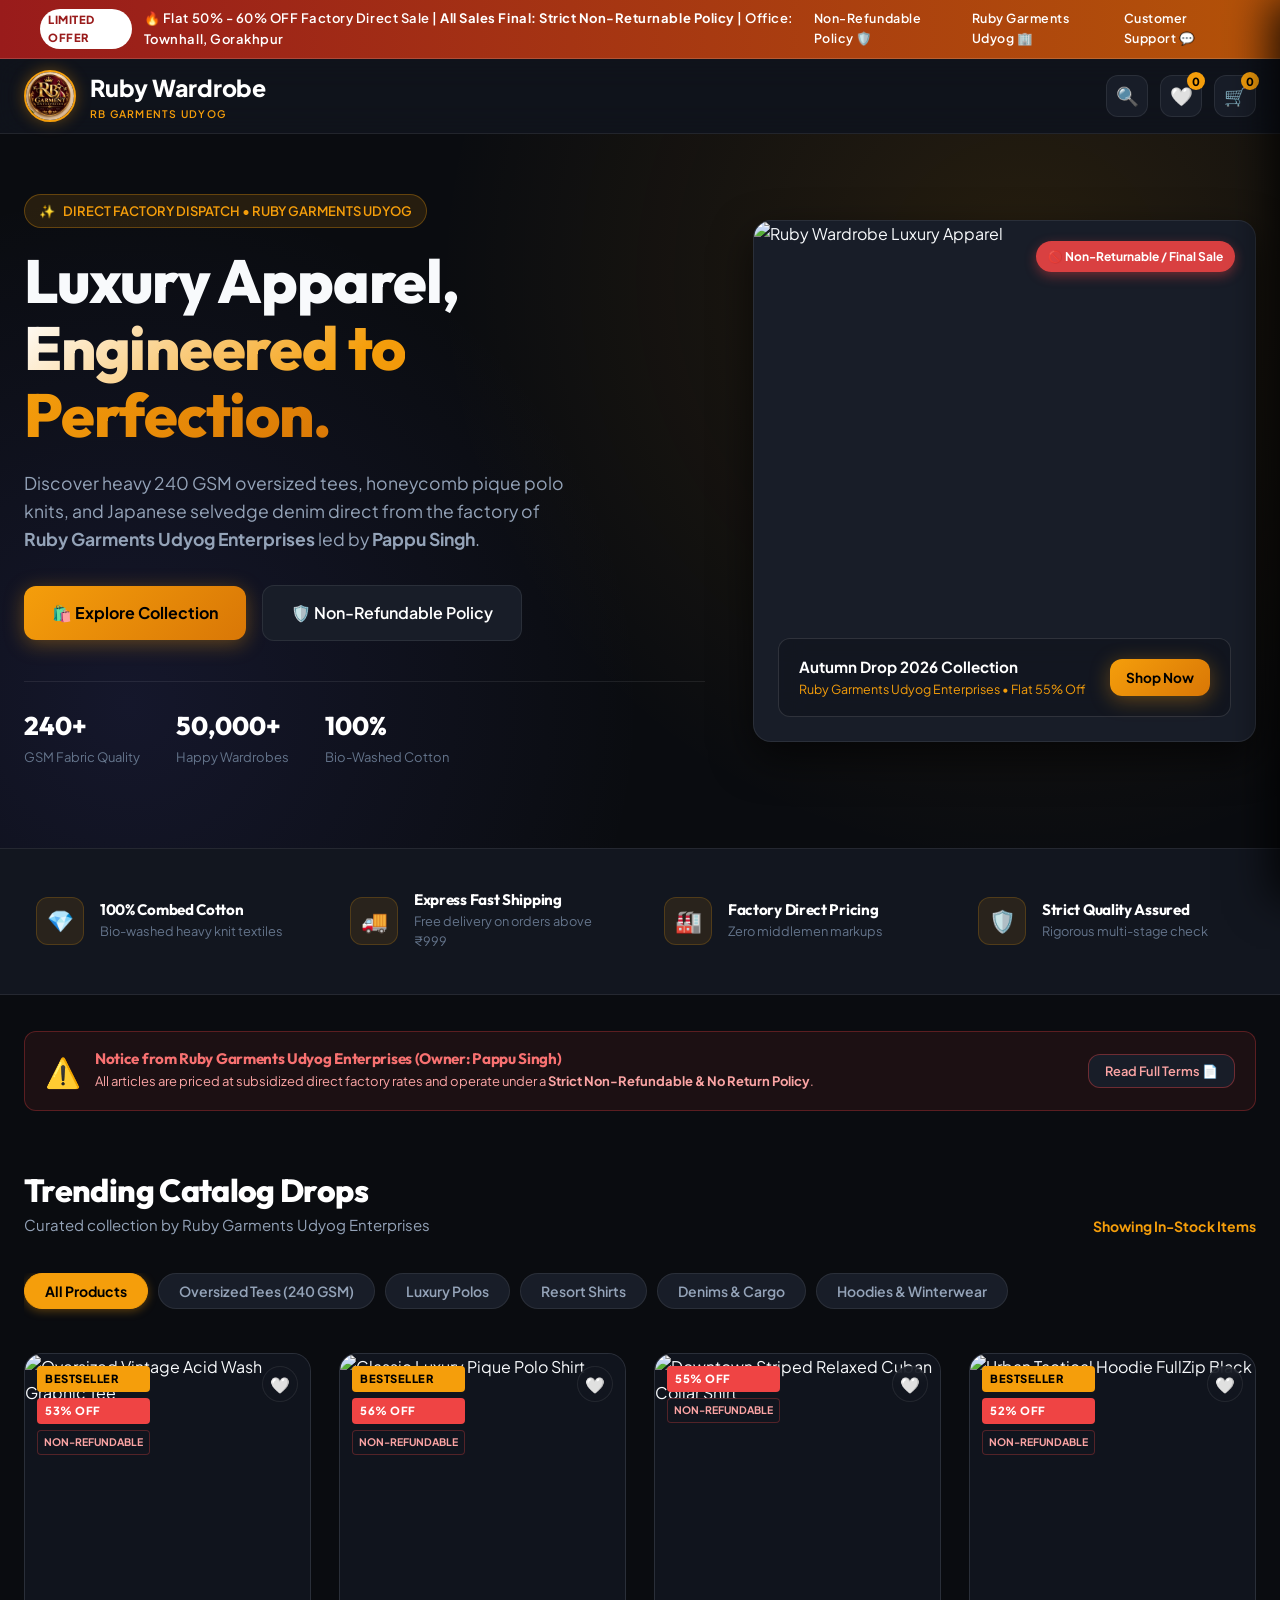
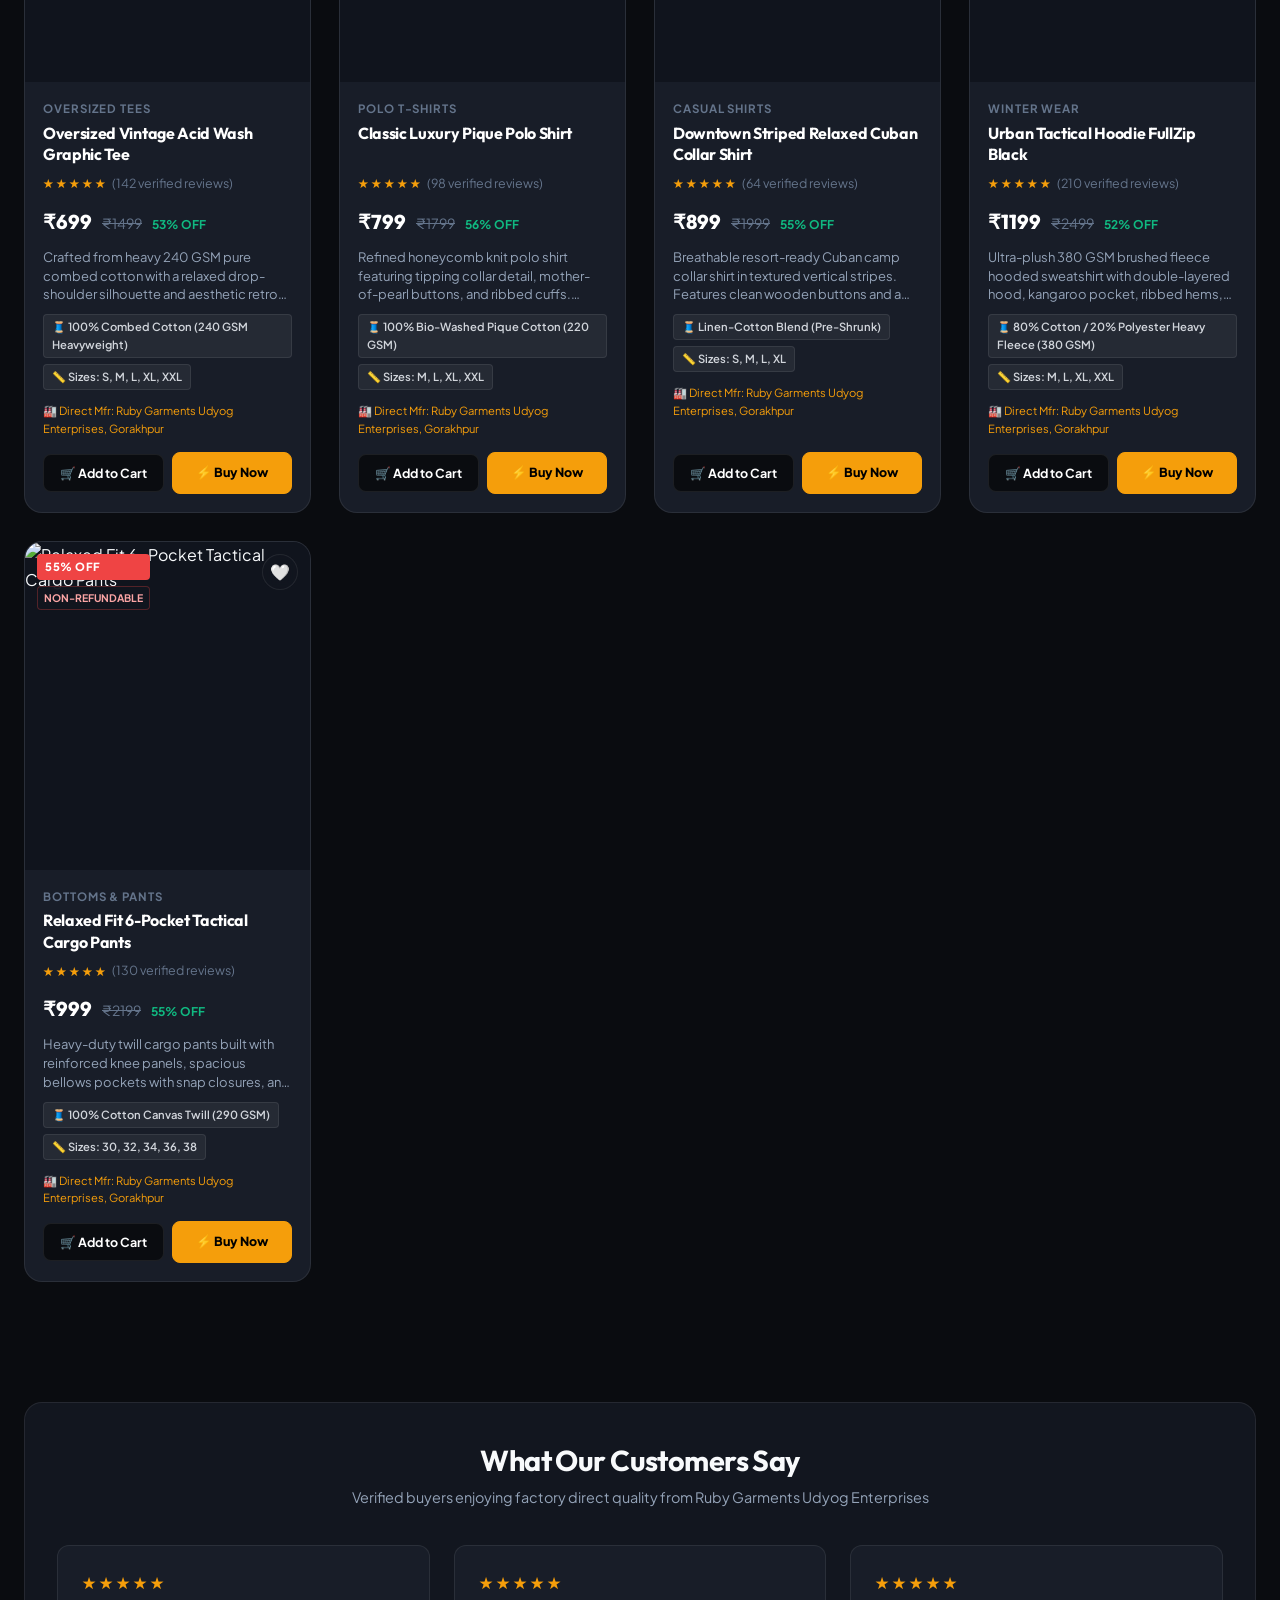
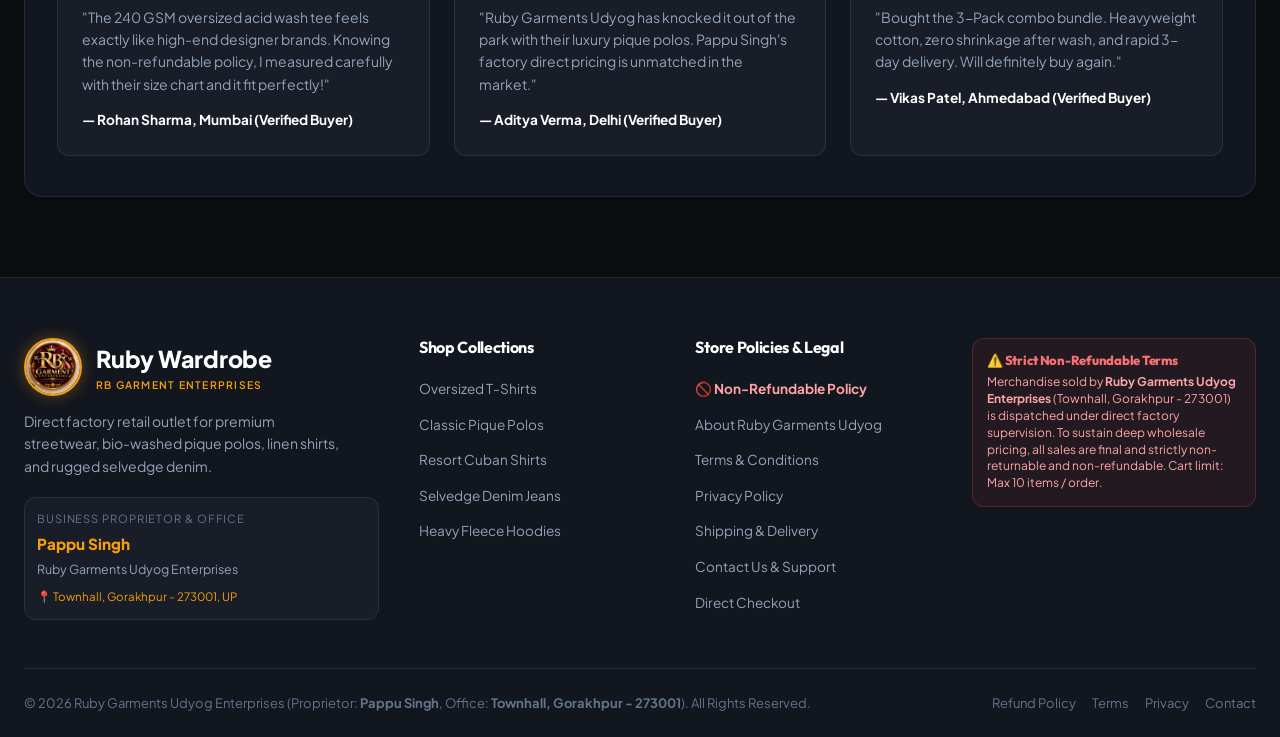
==== commit 0b56c554: "refactor: comment out desktop navigation menu" ====
--- a/index.html
+++ b/index.html
@@ -61,12 +61,12 @@
       </a>
 
       <!-- Desktop Navigation Menu -->
-      <nav aria-label="Main Navigation">
+      <!-- <nav aria-label="Main Navigation">
         <ul class="nav-menu" id="main-nav-menu">
           <li><a href="checkout/index.html" class="btn-primary"
               style="padding: 7px 18px; font-size: 0.85rem; text-decoration: none;">Checkout 🔒</a></li>
         </ul>
-      </nav>
+      </nav> -->
 
       <!-- Action Buttons (Search, Wishlist, Cart) -->
       <div class="header-actions">
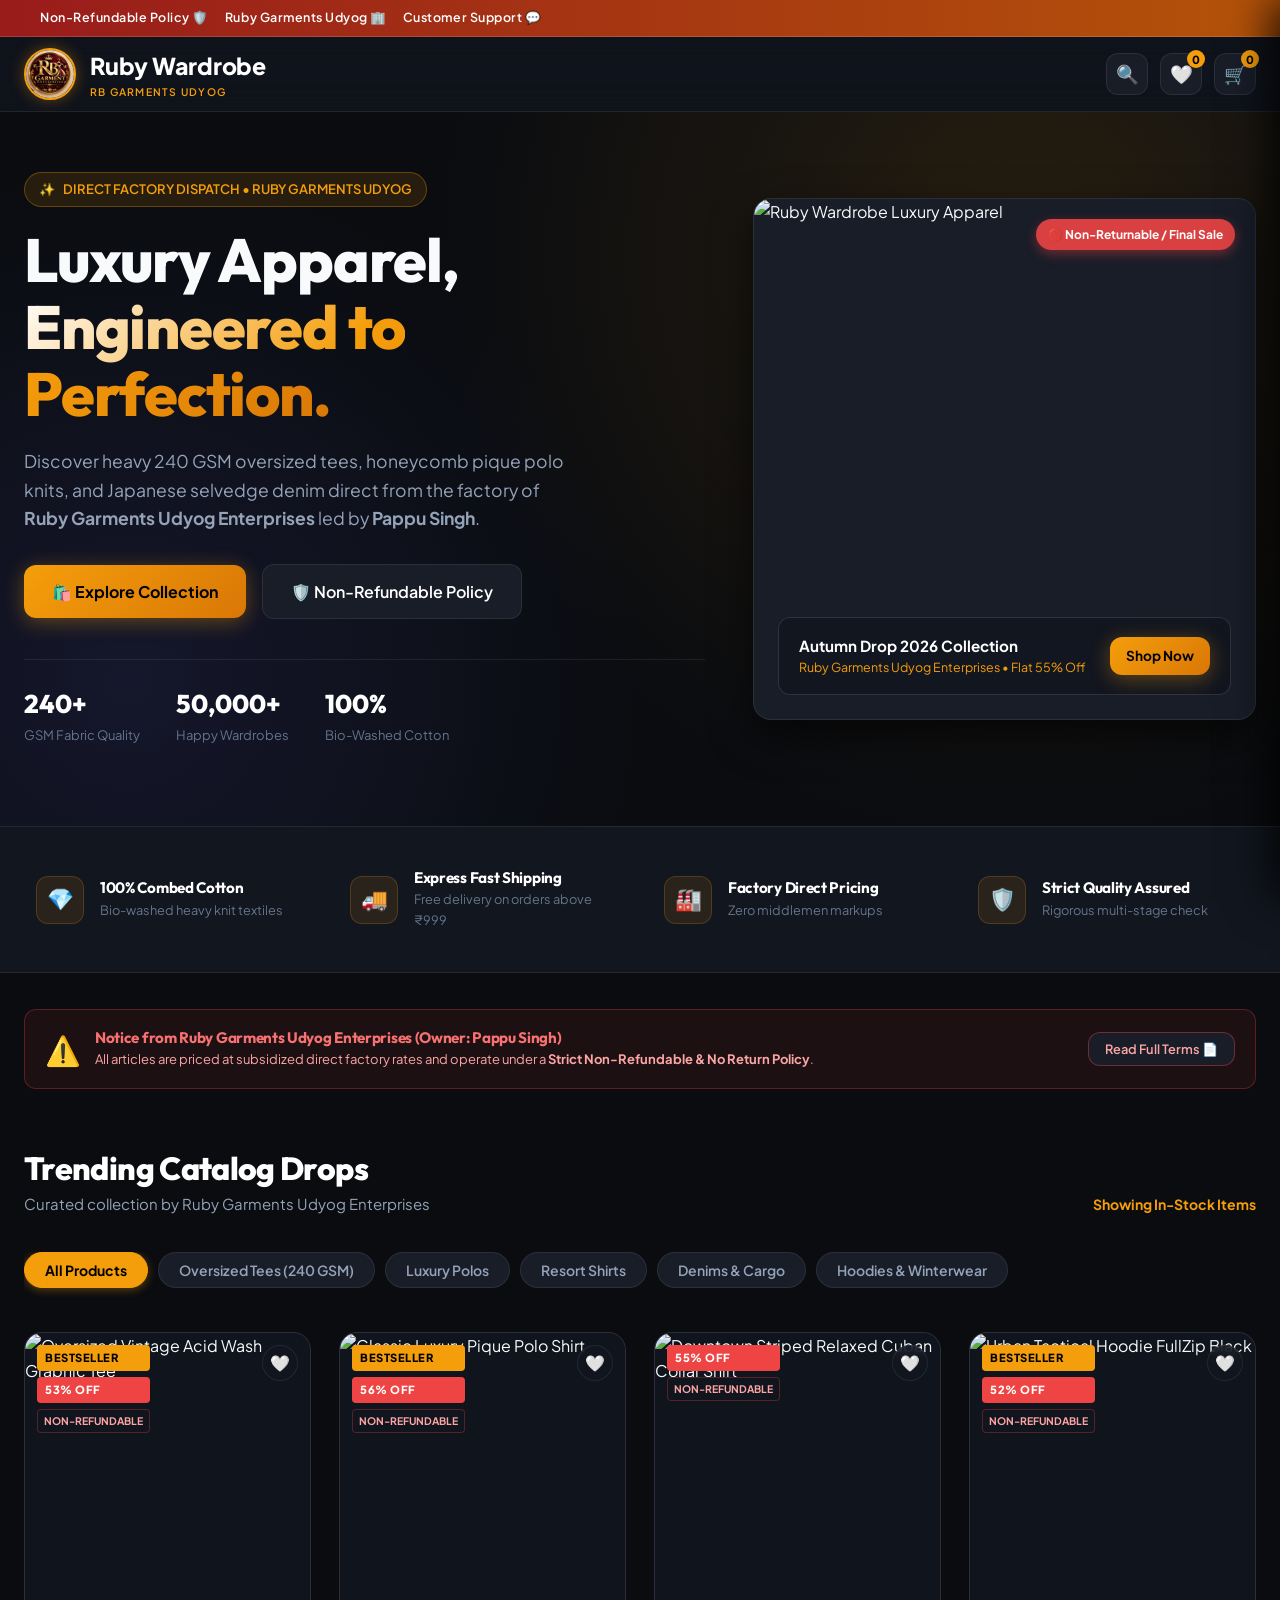
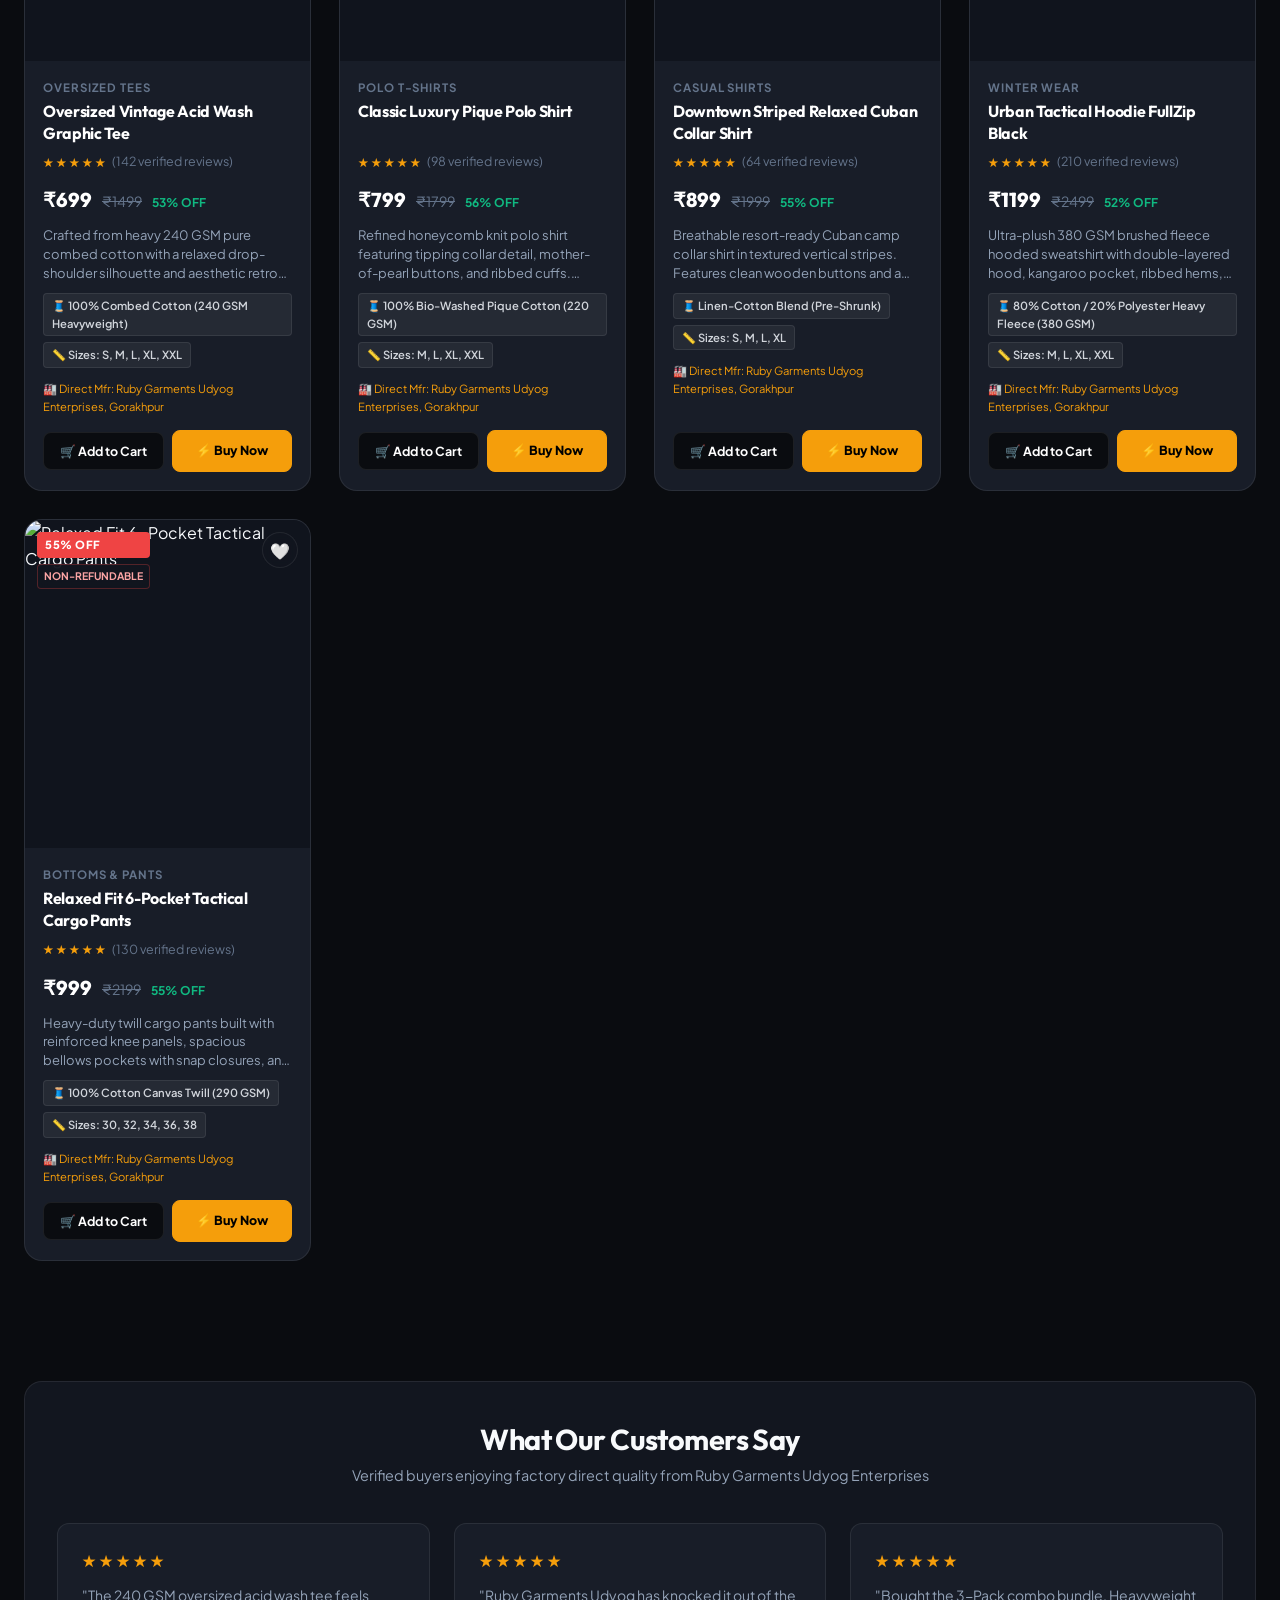
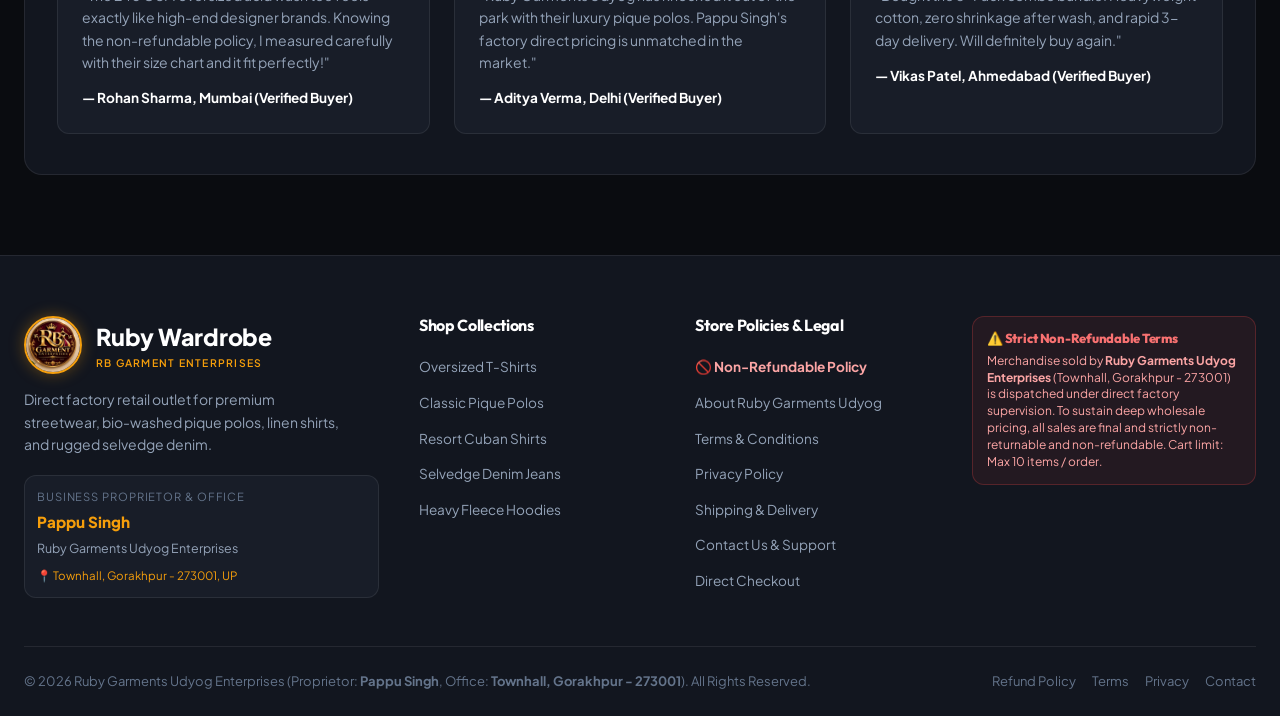
==== commit 98d6c47d: "chore: comment out announcement ticker" ====
--- a/index.html
+++ b/index.html
@@ -35,11 +35,11 @@
   <!-- Announcement Bar with Strict Policy Notice -->
   <aside class="announcement-bar" aria-label="Store Announcement">
     <div class="container announcement-content">
-      <div class="announcement-ticker">
+      <!-- <div class="announcement-ticker">
         <span class="badge-pulse">LIMITED OFFER</span>
-        <span>🔥 Flat 50% - 60% OFF Factory Direct Sale | <strong>All Sales Final: Strict Non-Returnable Policy</strong>
+        <span>🔥 Flat 50% - 60% OFF Exclusive Sale | <strong>All Sales Final: Strict Non-Returnable Policy</strong>
           | Office: Townhall, Gorakhpur</span>
-      </div>
+      </div> -->
       <div class="announcement-links">
         <a href="return-refund-policy.html">Non-Refundable Policy 🛡️</a>
         <a href="about-us.html">Ruby Garments Udyog 🏢</a>
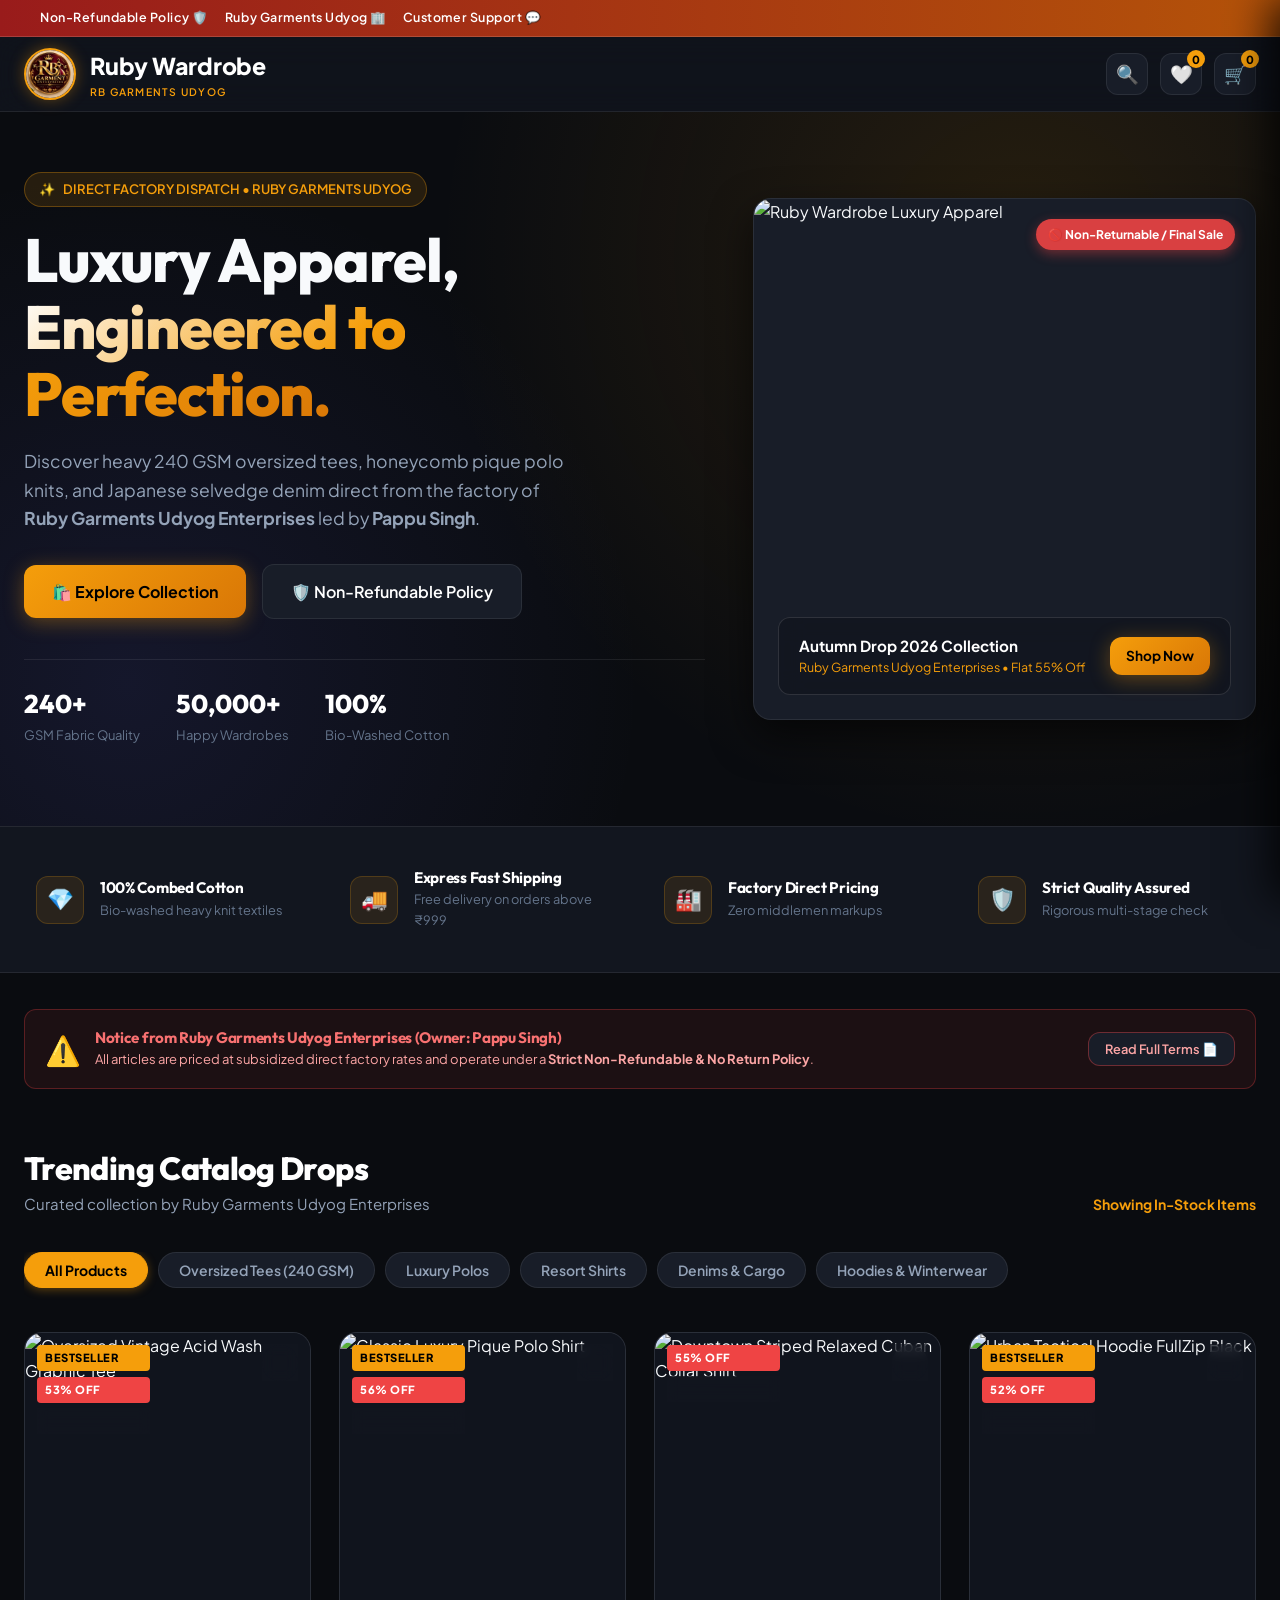
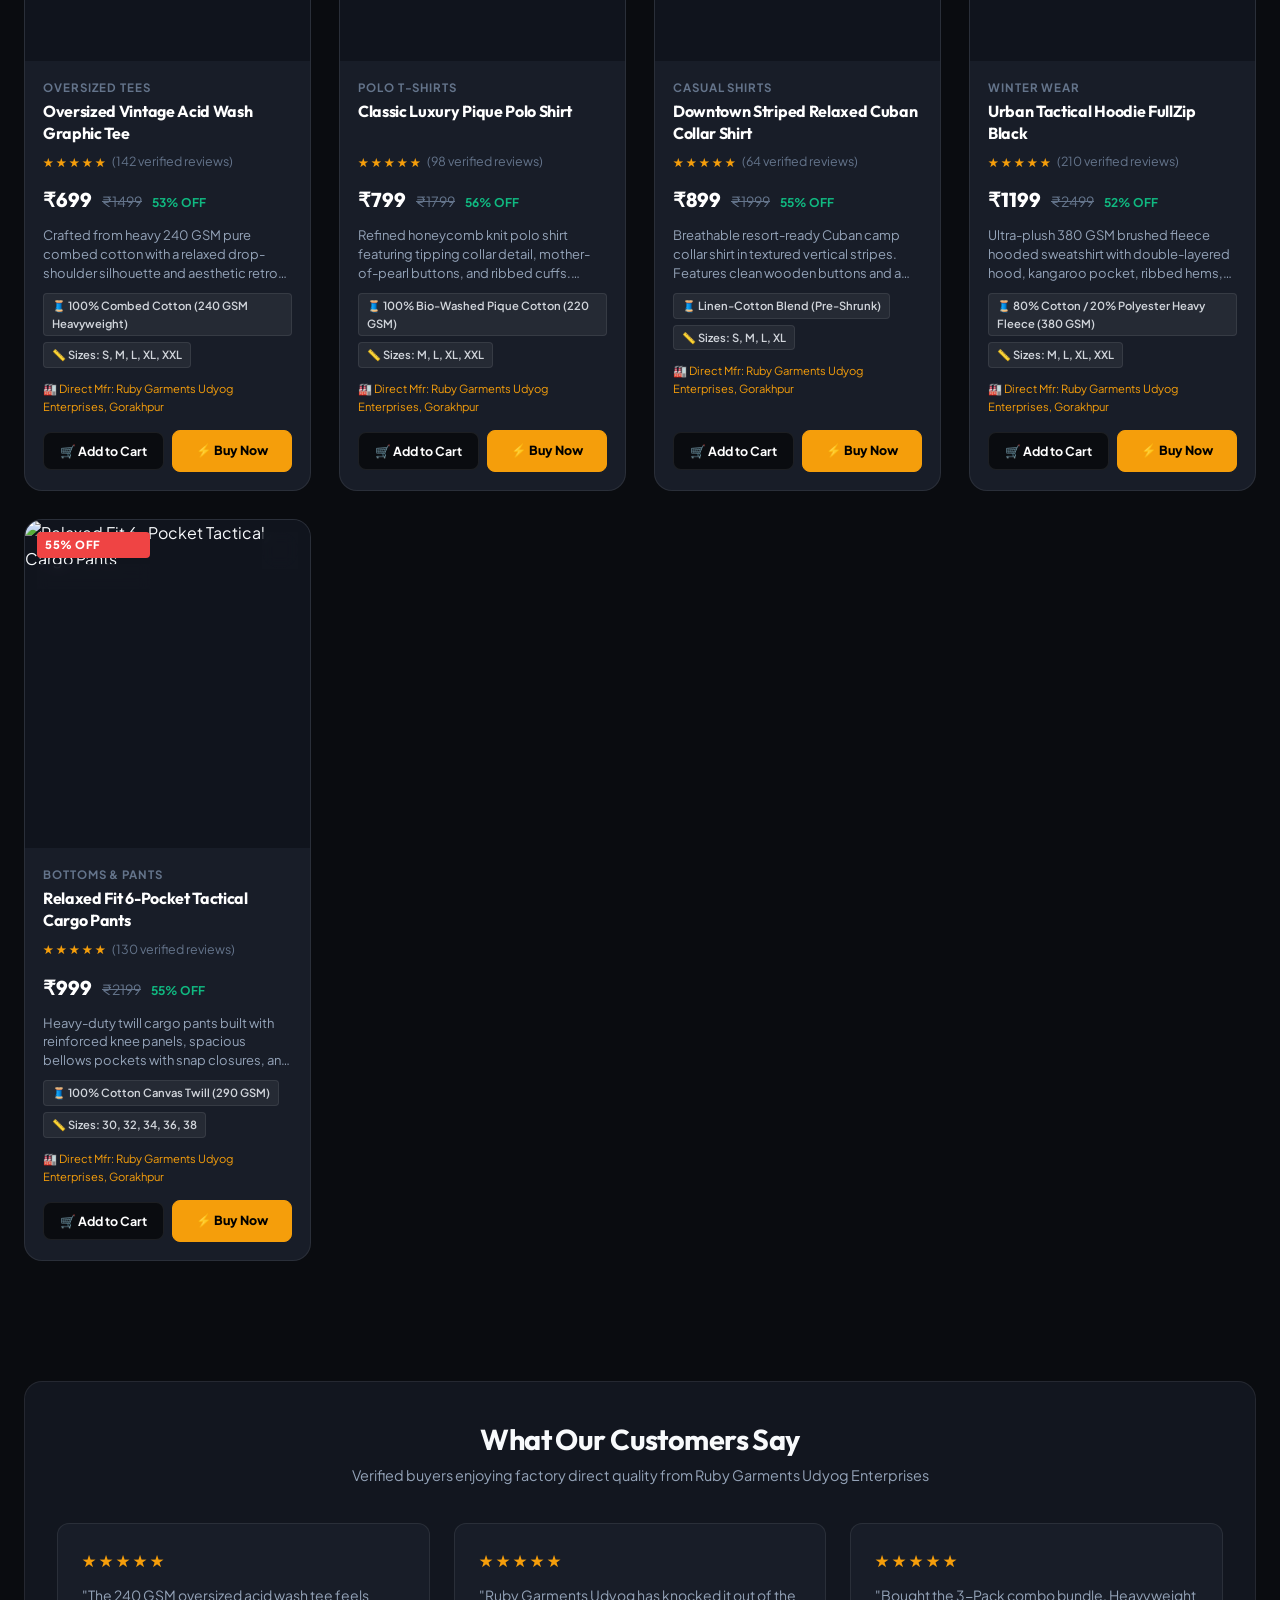
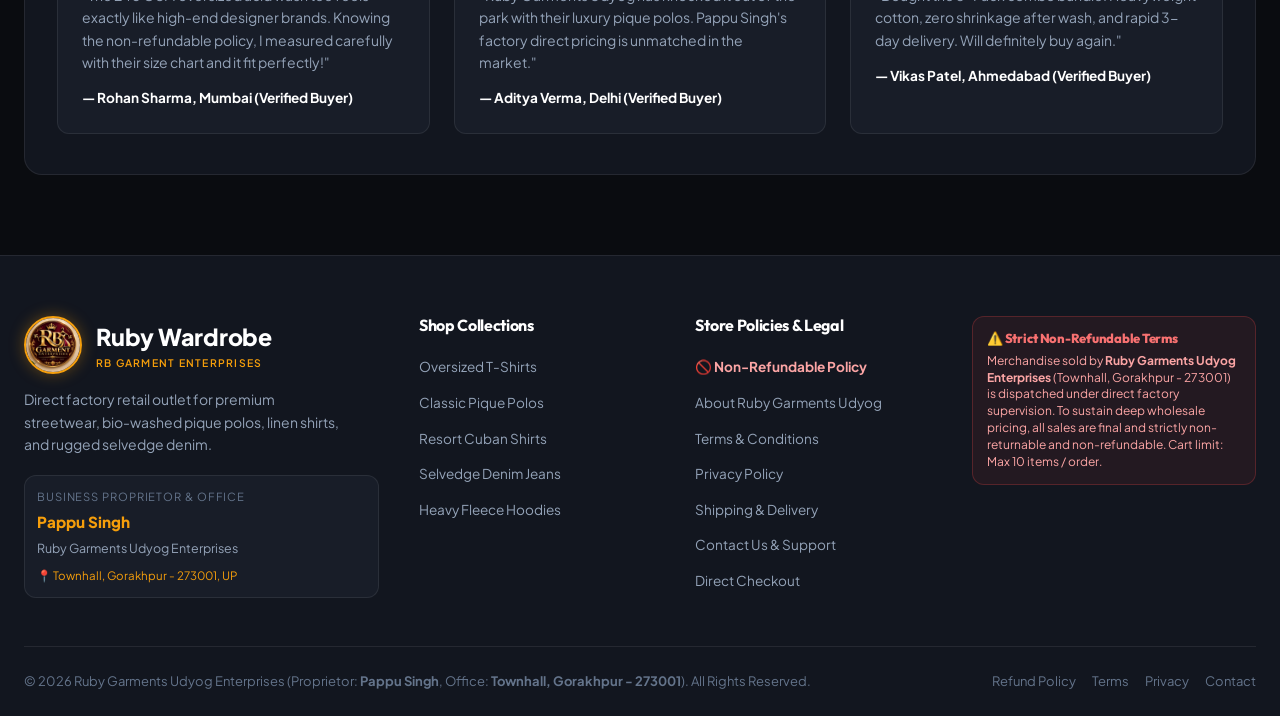
==== commit fd778ff5: "feat: add dedicated secure checkout page and update storefront HTML templates" ====
--- a/index.html
+++ b/index.html
@@ -748,7 +748,7 @@
           </p>
         </div>
 
-        <button type="submit" class="btn-checkout-proceed"
+        <button type="submit" class="btn-checkout-proceed" disabled
           style="width: 100%; background: linear-gradient(135deg, #00b9f5, #002970); color: #fff; box-shadow: 0 4px 15px rgba(0, 185, 245, 0.4);">
           🔒 Continue to Paytm Payment Gateway
         </button>
